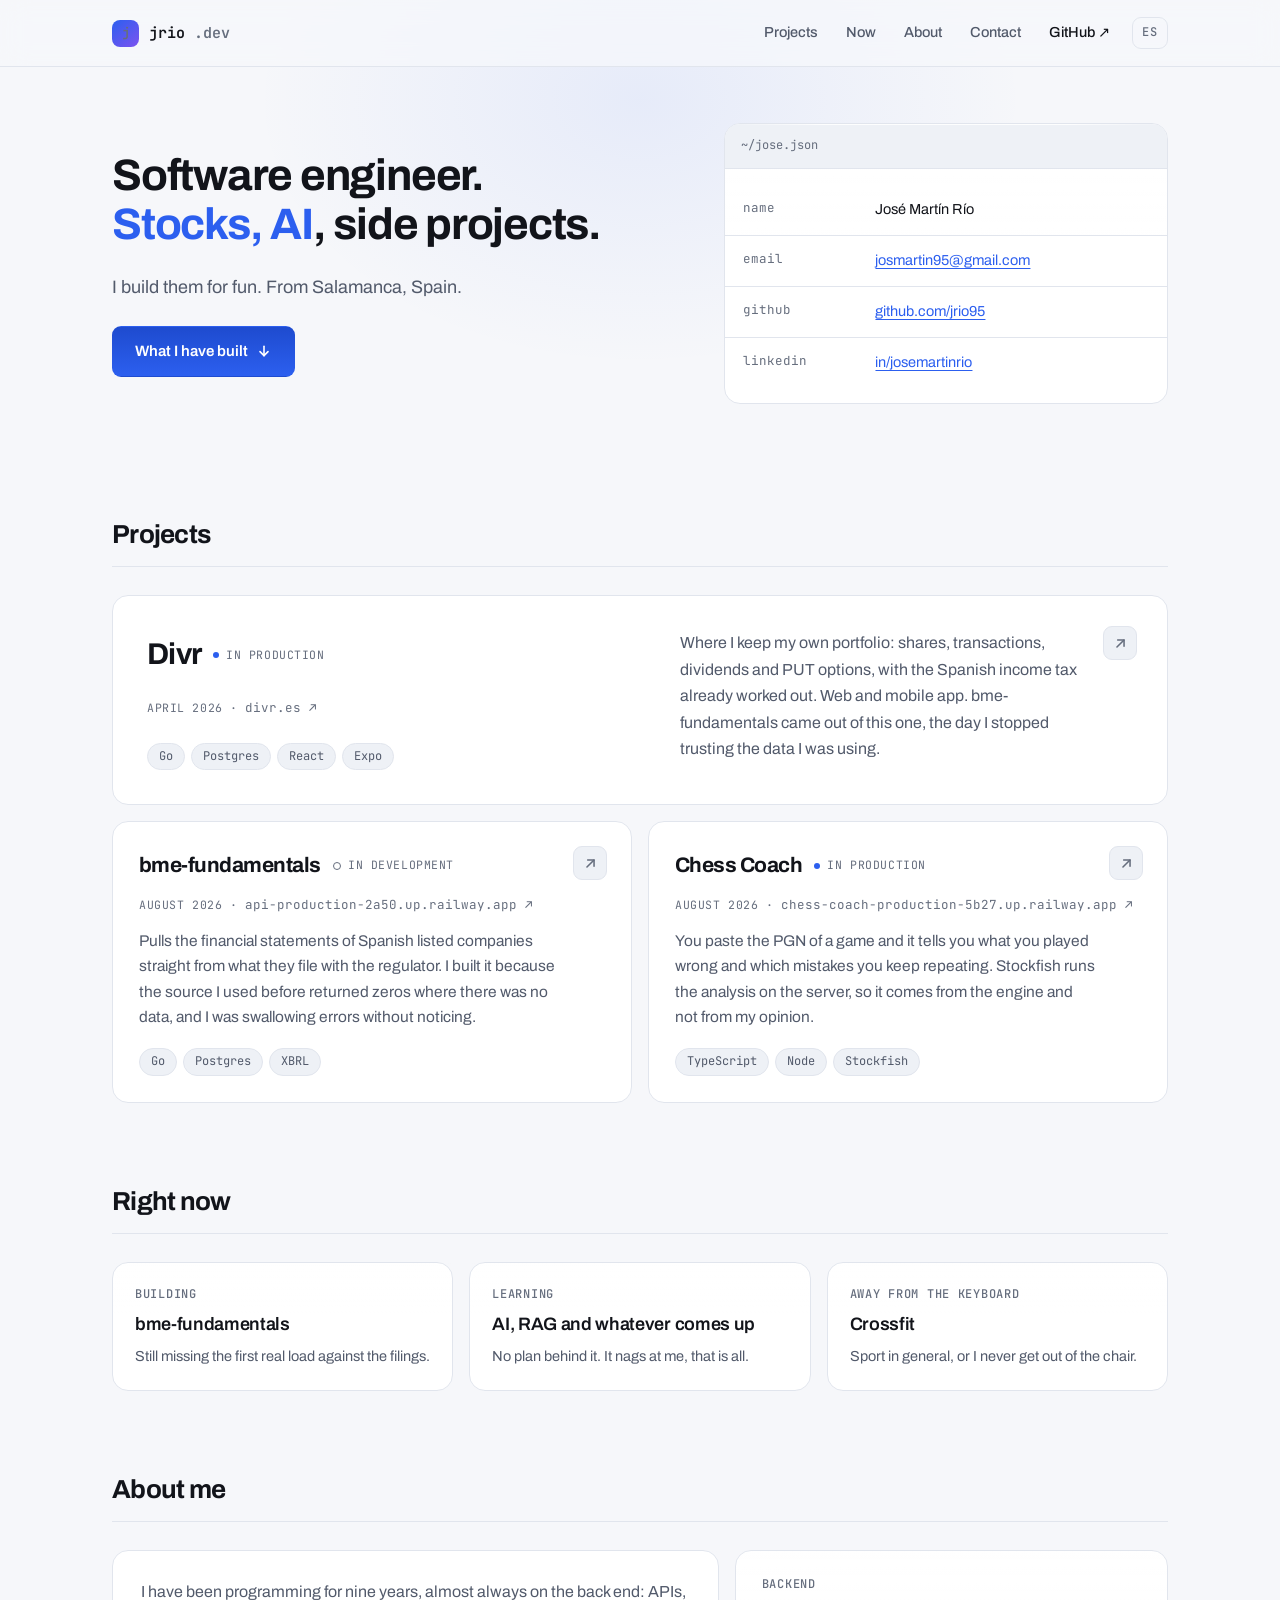
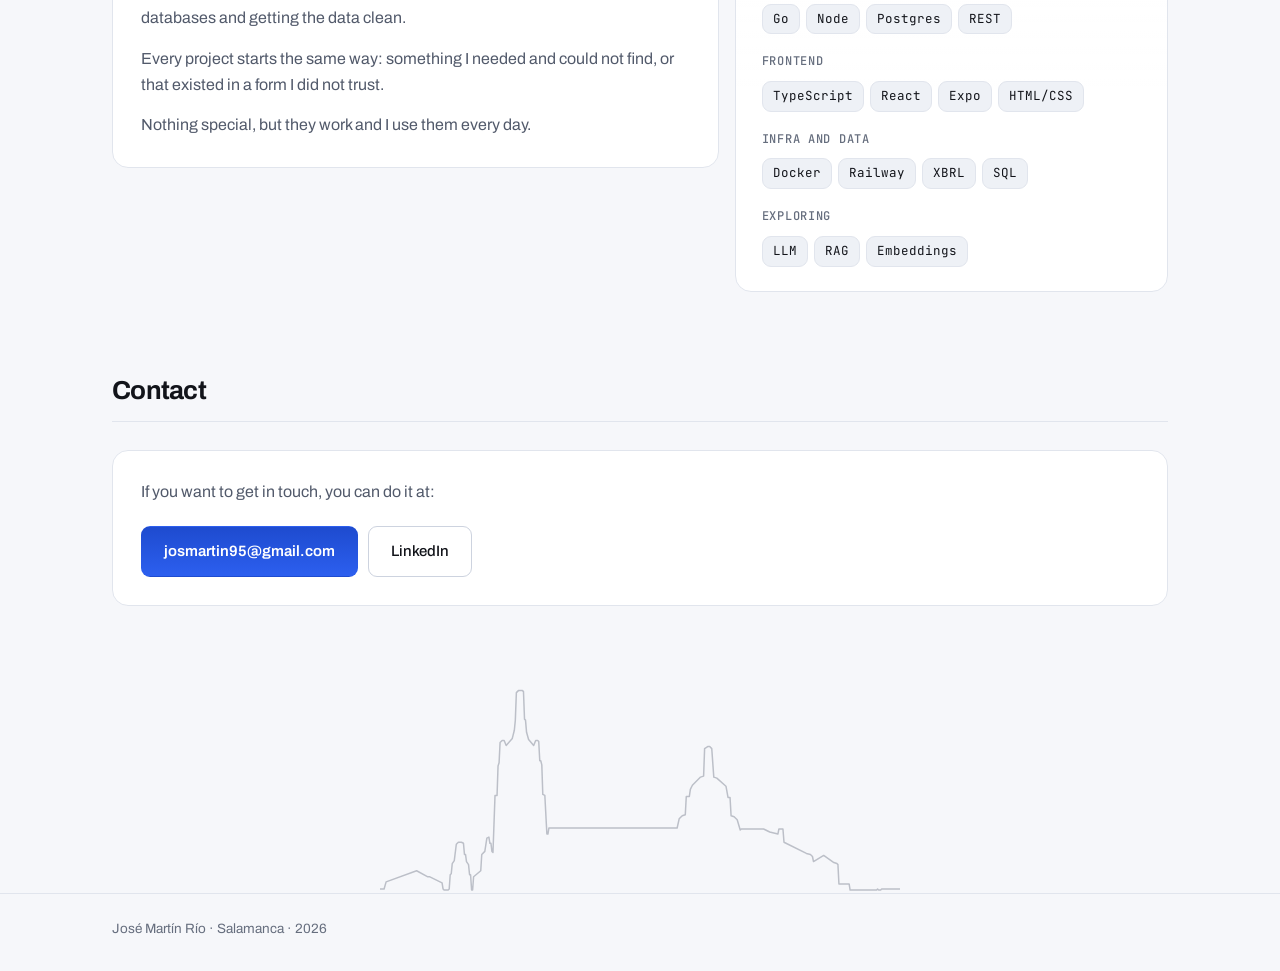
==== en/index.html @ f46403cb "Revertir el rediseño a "Salamanca a las tres" José prefiere la versión anterior. Vuelve entera: el f" ====
<!doctype html>
<html lang="en">
<head>
<meta charset="utf-8">
<meta name="viewport" content="width=device-width, initial-scale=1">
<title>José Martín · jrio.dev</title>
<meta name="description" content="José Martín Río, software engineer in Salamanca, Spain. Backend and data, with side projects about the stock market and artificial intelligence.">
<meta name="color-scheme" content="dark light">
<meta name="theme-color" content="#090a0e" media="(prefers-color-scheme: dark)">
<meta name="theme-color" content="#f6f7fa" media="(prefers-color-scheme: light)">
<link rel="icon" href="data:image/svg+xml,%3Csvg xmlns='http://www.w3.org/2000/svg' viewBox='0 0 32 32'%3E%3Crect width='32' height='32' rx='8' fill='%235b8cff'/%3E%3Ctext x='16' y='22' font-family='monospace' font-size='17' font-weight='700' fill='%23090a0e' text-anchor='middle'%3Ej%3C/text%3E%3C/svg%3E">
<link rel="canonical" href="https://jrio.dev/en/">
<link rel="alternate" hreflang="es" href="https://jrio.dev/">
<link rel="alternate" hreflang="en" href="https://jrio.dev/en/">
<link rel="alternate" hreflang="x-default" href="https://jrio.dev/">
<link rel="preconnect" href="https://fonts.googleapis.com">
<link rel="preconnect" href="https://fonts.gstatic.com" crossorigin>
<link rel="stylesheet" href="https://fonts.googleapis.com/css2?family=Archivo:wght@400..700&family=JetBrains+Mono:wght@400;500&display=swap">
<link rel="stylesheet" href="/assets/style.css">
</head>
<body>

<a class="saltar" href="#contenido">Skip to content</a>
<div class="halo" aria-hidden="true"></div>

<header class="barra">
  <div class="ancho barra__fila">
    <a class="marca" href="/en/"><span class="marca__ficha" aria-hidden="true">j</span>jrio<span>.dev</span></a>
    <nav class="menu" aria-label="Sections">
      <a href="#proyectos">Projects</a>
      <a class="menu--oculto" href="#ahora">Now</a>
      <a class="menu--oculto" href="#sobre">About</a>
      <a class="menu--movil" href="#contacto">Contact</a>
      <a class="menu--fuera" href="https://github.com/jrio95" rel="me">GitHub ↗</a>
      <a class="idioma" href="/" hreflang="es" lang="es" aria-label="Leer esta página en español">ES</a>
    </nav>
  </div>
</header>

<main id="contenido">

  <section class="portada">
    <div class="ancho portada__reja">
      <div class="portada__texto">
        <h1 class="titular aparece">Software engineer. <em>Stocks, AI</em>, side projects.</h1>

        <p class="entradilla aparece">I build them for fun. From Salamanca, Spain.</p>

        <div class="acciones aparece">
          <a class="boton boton--lleno" href="#proyectos">
            What I have built
            <svg width="16" height="16" viewBox="0 0 24 24" fill="none" stroke="currentColor" stroke-width="2.4" stroke-linecap="round" stroke-linejoin="round" aria-hidden="true"><path d="M12 5v14"></path><path d="m6 13 6 6 6-6"></path></svg>
          </a>
        </div>
      </div>

      <div class="ficha relieve aparece">
        <div class="ficha__barra">
          <span class="ficha__ruta">~/jose.json</span>
        </div>
        <dl class="ficha__cuerpo">
          <div class="ficha__fila">
            <dt class="ficha__clave">name</dt>
            <dd class="ficha__valor">José Martín Río</dd>
          </div>
          <div class="ficha__fila">
            <dt class="ficha__clave">email</dt>
            <dd class="ficha__valor"><a href="mailto:josmartin95@gmail.com">josmartin95@gmail.com</a></dd>
          </div>
          <div class="ficha__fila">
            <dt class="ficha__clave">github</dt>
            <dd class="ficha__valor"><a href="https://github.com/jrio95" rel="me">github.com/jrio95</a></dd>
          </div>
          <div class="ficha__fila">
            <dt class="ficha__clave">linkedin</dt>
            <dd class="ficha__valor"><a href="https://www.linkedin.com/in/josemartinrio" rel="me">in/josemartinrio</a></dd>
          </div>
        </dl>
      </div>
    </div>
  </section>

  <section class="seccion" id="proyectos">
    <div class="ancho">
      <div class="seccion__cabeza entra">
        <h2>Projects</h2>
      </div>

      <div class="lista">
        <a class="entrada entrada--destacada relieve entra" href="https://divr.es">
          <span class="entrada__cabeza">
            <span class="entrada__titulo">Divr</span>
            <span class="marca-estado">In production</span>
          </span>
          <span class="entrada__flecha" aria-hidden="true"><svg width="17" height="17" viewBox="0 0 24 24" fill="none" stroke="currentColor" stroke-width="2.2" stroke-linecap="round" stroke-linejoin="round"><path d="M7 17 17 7"></path><path d="M8 7h9v9"></path></svg></span>
          <span class="entrada__url"><span class="entrada__fecha">April 2026</span>divr.es ↗</span>
          <span class="entrada__texto">Where I keep my own portfolio: shares, transactions, dividends and PUT options, with the Spanish income tax already worked out. Web and mobile app. bme-fundamentals came out of this one, the day I stopped trusting the data I was using.</span>
          <span class="entrada__stack"><span>Go</span><span>Postgres</span><span>React</span><span>Expo</span></span>
        </a>

        <a class="entrada relieve entra" href="https://api-production-2a50.up.railway.app">
          <span class="entrada__cabeza">
            <span class="entrada__titulo">bme-fundamentals</span>
            <span class="marca-estado marca-estado--obra">In development</span>
          </span>
          <span class="entrada__flecha" aria-hidden="true"><svg width="17" height="17" viewBox="0 0 24 24" fill="none" stroke="currentColor" stroke-width="2.2" stroke-linecap="round" stroke-linejoin="round"><path d="M7 17 17 7"></path><path d="M8 7h9v9"></path></svg></span>
          <span class="entrada__url"><span class="entrada__fecha">August 2026</span>api-production-2a50.up.railway.app ↗</span>
          <span class="entrada__texto">Pulls the financial statements of Spanish listed companies straight from what they file with the regulator. I built it because the source I used before returned zeros where there was no data, and I was swallowing errors without noticing.</span>
          <span class="entrada__stack"><span>Go</span><span>Postgres</span><span>XBRL</span></span>
        </a>

        <a class="entrada relieve entra" href="https://chess-coach-production-5b27.up.railway.app">
          <span class="entrada__cabeza">
            <span class="entrada__titulo">Chess Coach</span>
            <span class="marca-estado">In production</span>
          </span>
          <span class="entrada__flecha" aria-hidden="true"><svg width="17" height="17" viewBox="0 0 24 24" fill="none" stroke="currentColor" stroke-width="2.2" stroke-linecap="round" stroke-linejoin="round"><path d="M7 17 17 7"></path><path d="M8 7h9v9"></path></svg></span>
          <span class="entrada__url"><span class="entrada__fecha">August 2026</span>chess-coach-production-5b27.up.railway.app ↗</span>
          <span class="entrada__texto">You paste the PGN of a game and it tells you what you played wrong and which mistakes you keep repeating. Stockfish runs the analysis on the server, so it comes from the engine and not from my opinion.</span>
          <span class="entrada__stack"><span>TypeScript</span><span>Node</span><span>Stockfish</span></span>
        </a>
      </div>
    </div>
  </section>

  <section class="seccion" id="ahora">
    <div class="ancho">
      <div class="seccion__cabeza entra">
        <h2>Right now</h2>
      </div>
      <div class="rejilla">
        <article class="tarjeta relieve entra">
          <p class="dato">Building</p>
          <p class="tarjeta__valor">bme-fundamentals</p>
          <p class="tarjeta__pie">Still missing the first real load against the filings.</p>
        </article>
        <article class="tarjeta relieve entra">
          <p class="dato">Learning</p>
          <p class="tarjeta__valor">AI, RAG and whatever comes up</p>
          <p class="tarjeta__pie">No plan behind it. It nags at me, that is all.</p>
        </article>
        <article class="tarjeta relieve entra">
          <p class="dato">Away from the keyboard</p>
          <p class="tarjeta__valor">Crossfit</p>
          <p class="tarjeta__pie">Sport in general, or I never get out of the chair.</p>
        </article>
      </div>
    </div>
  </section>

  <section class="seccion" id="sobre">
    <div class="ancho">
      <div class="seccion__cabeza entra">
        <h2>About me</h2>
      </div>
      <div class="sobre">
        <div class="prosa relieve entra">
          <p>I have been programming for nine years, almost always on the back end: APIs, databases and getting the data clean.</p>
          <p>Every project starts the same way: something I needed and could not find, or that existed in a form I did not trust.</p>
          <p>Nothing special, but they work and I use them every day.</p>
        </div>
        <aside class="herramientas relieve entra">
          <div class="herramientas__grupo">
            <p class="dato">Backend</p>
            <div class="herramientas__lista"><span>Go</span><span>Node</span><span>Postgres</span><span>REST</span></div>
          </div>
          <div class="herramientas__grupo">
            <p class="dato">Frontend</p>
            <div class="herramientas__lista"><span>TypeScript</span><span>React</span><span>Expo</span><span>HTML/CSS</span></div>
          </div>
          <div class="herramientas__grupo">
            <p class="dato">Infra and data</p>
            <div class="herramientas__lista"><span>Docker</span><span>Railway</span><span>XBRL</span><span>SQL</span></div>
          </div>
          <div class="herramientas__grupo">
            <p class="dato">Exploring</p>
            <div class="herramientas__lista"><span>LLM</span><span>RAG</span><span>Embeddings</span></div>
          </div>
        </aside>
      </div>
    </div>
  </section>

  <section class="seccion" id="contacto">
    <div class="ancho">
      <div class="seccion__cabeza entra">
        <h2>Contact</h2>
      </div>
      <div class="contacto relieve entra">
        <p class="contacto__texto">If you want to get in touch, you can do it at:</p>
        <div class="acciones">
          <a class="boton boton--lleno" href="mailto:josmartin95@gmail.com">josmartin95@gmail.com</a>
          <a class="boton" href="https://www.linkedin.com/in/josemartinrio" rel="me">LinkedIn</a>
        </div>
      </div>
    </div>
  </section>

</main>

<div class="ancho horizonte" aria-hidden="true">
  <svg viewBox="0 0 1200 475" focusable="false">
    <path d="M0.0,463.9 L9.4,463.9 L14.1,447.5 L84.5,421.7 L110.4,435.7 L115.1,435.7 L143.2,449.8 L145.6,463.9 L147.9,466.3 L157.3,466.3 L159.7,463.9 L162.0,431.0 L164.4,428.7 L166.7,405.2 L171.4,398.2 L176.1,360.6 L180.8,355.9 L187.9,355.9 L192.6,358.3 L194.9,384.1 L197.3,384.1 L199.6,400.5 L204.3,407.6 L206.7,431.0 L209.0,431.0 L211.4,466.3 L213.7,466.3 L216.0,435.7 L232.5,421.7 L234.8,384.1 L241.9,377.0 L246.6,346.5 L251.3,344.2 L253.6,358.3 L256.0,358.3 L258.3,377.0 L260.7,379.4 L265.4,247.9 L270.1,247.9 L272.4,179.8 L274.8,172.7 L277.1,125.8 L281.8,121.1 L286.5,121.1 L291.2,132.8 L305.3,116.4 L310.0,97.6 L312.3,74.1 L314.7,10.7 L319.4,6.0 L328.8,6.0 L331.1,8.3 L333.5,71.8 L335.8,74.1 L338.2,102.3 L342.9,118.7 L354.6,132.8 L359.3,121.1 L364.0,121.1 L366.3,123.4 L368.7,168.0 L371.0,168.0 L373.4,177.4 L375.7,245.5 L380.4,247.9 L385.1,337.1 L387.5,337.1 L389.8,323.0 L685.7,323.0 L690.4,301.9 L697.5,294.8 L704.5,292.5 L706.8,250.2 L713.9,250.2 L716.2,233.8 L720.9,224.4 L739.7,205.6 L746.8,203.3 L749.1,139.9 L756.2,135.2 L760.9,135.2 L765.6,139.9 L770.3,205.6 L777.3,208.0 L798.4,226.7 L803.1,252.6 L807.8,252.6 L810.2,294.8 L817.2,297.2 L824.3,304.2 L831.3,327.7 L833.7,325.4 L885.3,325.4 L899.4,332.4 L918.2,337.1 L920.5,325.4 L929.9,325.4 L932.3,355.9 L984.0,381.7 L993.3,384.1 L998.0,388.8 L1000.4,400.5 L1023.9,386.4 L1047.4,402.9 L1054.4,405.2 L1056.8,407.6 L1059.1,452.2 L1082.6,452.2 L1084.9,466.3 L1146.0,466.3 L1148.3,463.9 L1150.7,466.3 L1155.4,466.3 L1157.7,463.9 L1200.0,463.9"></path>
  </svg>
</div>

<footer class="pie">
  <div class="ancho pie__fila">
    <p class="pie__firma">José Martín Río · Salamanca · 2026</p>
  </div>
</footer>

</body>
</html>
---- assets/style.css ----
/* jrio.dev
 *
 * Una hoja, sin compilar, sin dependencias y sin JavaScript.
 *
 * Rumbo: oscuro y de herramienta, con relieve. Fondo casi negro, superficies
 * que suben por capas (cada tarjeta lleva su propia luz arriba), un azul de
 * interfaz y monoespaciada para todo lo que sea dato. La página tiene que
 * leerse como el panel de un producto, no como un póster.
 *
 * Contra el aspecto plano: sombras y filos de luz de verdad, un halo suave
 * detrás de la portada, tarjetas de tamaños distintos y las secciones que
 * entran al pasar por delante (`animation-timeline: view()`, sin JavaScript).
 * Con `prefers-reduced-motion` no se mueve nada. */

:root {
  color-scheme: dark light;

  /* Superficies, de más al fondo a más arriba. */
  --papel: #090a0e;
  --lienzo: #101219;
  --hueco: #1a1e29;
  --borde: #242936;
  --borde-fuerte: #333a4b;
  /* El filo de luz del borde superior de cada tarjeta. Es lo que separa una
   * superficie de la de detrás sin necesidad de subir el brillo del relleno. */
  --filo: rgba(255, 255, 255, 0.07);

  /* Texto */
  --tinta: #eef1f7;
  --tinta-media: #a4adbf;
  --tinta-suave: #7d8698;

  /* Acento: un azul de interfaz. El violeta sólo existe para los degradados,
   * nunca para pintar un elemento entero. */
  --azul: #5b8cff;
  --azul-hover: #7ba3ff;
  --azul-borde: #2f4a8f;
  --azul-halo: rgba(91, 140, 255, 0.22);
  --violeta: #a78bfa;
  --sobre-azul: #07080c;

  --ancho: 1120px;
  --radio: 16px;
  --radio-chico: 9px;
  --radio-pastilla: 999px;

  --sombra: 0 1px 2px rgba(0, 0, 0, 0.5), 0 8px 24px rgba(0, 0, 0, 0.32);
  --sombra-alta: 0 2px 6px rgba(0, 0, 0, 0.5), 0 20px 48px rgba(0, 0, 0, 0.5);

  --letra: "Archivo", system-ui, -apple-system, "Segoe UI", Roboto, sans-serif;
  --mono: "JetBrains Mono", ui-monospace, SFMono-Regular, Consolas, monospace;
}

/* El tema claro es el mismo diseño con los tokens cambiados. Lo decide el
 * sistema operativo: un interruptor obligaría a meter JavaScript para
 * recordar la elección. */
@media (prefers-color-scheme: light) {
  :root {
    --papel: #f6f7fa;
    --lienzo: #ffffff;
    --hueco: #eef1f6;
    --borde: #e1e5ed;
    --borde-fuerte: #cdd3df;
    --filo: rgba(255, 255, 255, 0.9);

    --tinta: #12141a;
    --tinta-media: #525a6b;
    --tinta-suave: #666e7e;

    --azul: #2c5fef;
    --azul-hover: #1e4bcf;
    --azul-borde: #b9ccff;
    --azul-halo: rgba(44, 95, 239, 0.14);
    --violeta: #7c53f0;
    --sobre-azul: #ffffff;

    --sombra: 0 1px 2px rgba(18, 20, 26, 0.05), 0 6px 20px rgba(18, 20, 26, 0.05);
    --sombra-alta: 0 2px 4px rgba(18, 20, 26, 0.06), 0 18px 40px rgba(18, 20, 26, 0.12);
  }
}

* { box-sizing: border-box; }

html {
  /* `clip` y no `hidden`: recorta sin crear un contenedor de desplazamiento,
   * así el `scroll-behavior: smooth` de los anclas sigue funcionando. */
  overflow-x: clip;
  -webkit-text-size-adjust: 100%;
  scroll-behavior: smooth;
  /* La barra pegajosa taparía el título de la sección al saltar a un ancla. */
  scroll-padding-top: 88px;
}

body {
  margin: 0;
  background: var(--papel);
  color: var(--tinta);
  font-family: var(--letra);
  font-size: 16px;
  line-height: 1.65;
  -webkit-font-smoothing: antialiased;
  text-rendering: optimizeLegibility;
  overflow-x: hidden;
}

a { color: inherit; text-decoration: none; }
img, svg { max-width: 100%; }

h1, h2, h3 {
  margin: 0;
  font-weight: 700;
  letter-spacing: -0.02em;
  line-height: 1.15;
}

:focus-visible {
  outline: 2px solid var(--azul);
  outline-offset: 3px;
  border-radius: 4px;
}

.ancho {
  width: 100%;
  max-width: var(--ancho);
  margin: 0 auto;
  padding-inline: 32px;
}

.saltar { position: absolute; left: -9999px; }
.saltar:focus {
  left: 16px; top: 16px; z-index: 60;
  padding: 10px 14px;
  background: var(--lienzo);
  border: 1px solid var(--borde-fuerte);
  border-radius: var(--radio-chico);
}

/* ---------- Halo ----------
 *
 * Una sola mancha de luz azul detrás de la portada, no en toda la página.
 * Da profundidad al fondo sin convertirse en un dibujo. */
.halo {
  position: absolute;
  top: -280px;
  left: 50%;
  width: min(1100px, 100%);
  height: 760px;
  transform: translateX(-50%);
  background: radial-gradient(50% 50% at 50% 50%, var(--azul-halo), transparent 70%);
  opacity: 0.55;
  pointer-events: none;
  z-index: 0;
}

/* ---------- Piezas que se repiten ---------- */

/* Todo lo que es dato y no prosa va en monoespaciada: fechas, etiquetas de
 * campo, lenguajes. Es lo que le da a la página el aire de herramienta. */
.dato {
  font-family: var(--mono);
  font-size: 12px;
  font-weight: 500;
  letter-spacing: 0.06em;
  text-transform: uppercase;
  color: var(--tinta-suave);
  margin: 0;
}

/* Superficie elevada: relleno en degradado y un filo de luz arriba. Es la
 * regla que quita el aspecto plano en toda la página. */
.relieve {
  position: relative;
  background:
    linear-gradient(180deg, rgba(255, 255, 255, 0.035), rgba(255, 255, 255, 0) 42%),
    var(--lienzo);
  border: 1px solid var(--borde);
  border-radius: var(--radio);
}
.relieve::before {
  content: "";
  position: absolute;
  inset: 0 0 auto;
  height: 1px;
  border-radius: var(--radio) var(--radio) 0 0;
  background: linear-gradient(90deg, transparent, var(--filo) 22%, var(--filo) 78%, transparent);
  pointer-events: none;
}

.boton {
  position: relative;
  display: inline-flex;
  align-items: center;
  justify-content: center;
  gap: 8px;
  min-height: 46px;
  padding: 12px 22px;
  border: 1px solid var(--borde-fuerte);
  border-radius: var(--radio-chico);
  background: linear-gradient(180deg, rgba(255, 255, 255, 0.05), rgba(255, 255, 255, 0)) var(--lienzo);
  color: var(--tinta);
  font-size: 15px;
  font-weight: 500;
  font-family: inherit;
  transition: transform 0.18s ease, border-color 0.18s ease, box-shadow 0.18s ease, background 0.18s ease;
}
.boton:hover {
  transform: translateY(-2px);
  border-color: var(--borde-fuerte);
  box-shadow: var(--sombra);
}

.boton--lleno {
  background: linear-gradient(180deg, var(--azul-hover), var(--azul));
  border-color: transparent;
  color: var(--sobre-azul);
  font-weight: 600;
}
.boton--lleno:hover {
  box-shadow: 0 10px 28px rgba(91, 140, 255, 0.34);
  color: var(--sobre-azul);
}

.boton svg { transition: transform 0.18s ease; }
.boton:hover svg { transform: translateY(2px); }

/* ---------- Barra ---------- */

.barra {
  position: sticky;
  top: 0;
  z-index: 50;
  background: color-mix(in srgb, var(--papel) 76%, transparent);
  backdrop-filter: saturate(160%) blur(14px);
  -webkit-backdrop-filter: saturate(160%) blur(14px);
  border-bottom: 1px solid var(--borde);
}

.barra__fila {
  display: flex;
  align-items: center;
  justify-content: space-between;
  gap: 24px;
  height: 66px;
}

.marca {
  display: inline-flex;
  align-items: center;
  gap: 10px;
  font-family: var(--mono);
  font-size: 15px;
  font-weight: 600;
  letter-spacing: -0.01em;
}
/* El cuadrado con la inicial hace de logotipo sin necesitar un archivo. */
.marca__ficha {
  display: grid;
  place-items: center;
  width: 27px; height: 27px;
  border-radius: 8px;
  background: linear-gradient(140deg, var(--azul), var(--violeta));
  color: #fff;
  font-size: 13px;
  font-weight: 700;
  flex: none;
}
.marca span { color: var(--tinta-suave); }

.menu { display: flex; align-items: center; gap: 4px; }
.menu a {
  font-size: 14.5px;
  font-weight: 500;
  color: var(--tinta-media);
  padding: 7px 12px;
  border-radius: var(--radio-chico);
  transition: background 0.16s ease, color 0.16s ease;
}
.menu a:hover { background: var(--hueco); color: var(--tinta); }
.menu .menu--fuera { color: var(--tinta); }

.menu .idioma {
  font-family: var(--mono);
  font-size: 12px;
  letter-spacing: 0.08em;
  color: var(--tinta-suave);
  border: 1px solid var(--borde);
  padding: 5px 9px;
  margin-left: 6px;
}
.menu .idioma:hover { color: var(--azul); border-color: var(--azul-borde); background: none; }

/* ---------- Portada ---------- */

.portada {
  position: relative;
  z-index: 1;
  padding-top: 56px;
  padding-bottom: 32px;
}

.portada__reja {
  display: grid;
  grid-template-columns: minmax(0, 1.12fr) minmax(0, 0.88fr);
  gap: 48px;
  align-items: center;
}

.portada__texto { display: flex; flex-direction: column; align-items: flex-start; gap: 24px; }

.titular {
  font-size: clamp(32px, 3.6vw, 44px);
  line-height: 1.12;
  letter-spacing: -0.028em;
  max-width: 26ch;
  /* Sin esto la frase parte por donde cabe y deja "España." solo en su línea.
   * `balance` reparte el texto entre las líneas que salgan. */
  text-wrap: balance;
}
/* El color va sólo en el trozo que remata la frase. Pintar el titular entero
 * lo convierte en un cartel. */
.titular em {
  font-style: normal;
  color: var(--azul);
}

.entradilla {
  margin: 0;
  max-width: 52ch;
  color: var(--tinta-media);
  font-size: 18px;
  line-height: 1.6;
}

.acciones { display: flex; flex-wrap: wrap; gap: 10px; }

/* La ficha: los mismos datos que daría un `whoami`, en formato de tabla. Es
 * la pieza que hace que la portada informe en lugar de proclamar. */
.ficha { overflow: hidden; }

.ficha__barra {
  display: flex;
  align-items: center;
  gap: 8px;
  padding: 12px 16px;
  background: var(--hueco);
  border-bottom: 1px solid var(--borde);
}
.ficha__ruta { font-family: var(--mono); font-size: 12px; color: var(--tinta-suave); }

.ficha__cuerpo { display: grid; }

.ficha__fila {
  display: grid;
  grid-template-columns: 116px minmax(0, 1fr);
  gap: 16px;
  padding: 13px 18px;
  border-bottom: 1px solid var(--borde);
  font-size: 14.5px;
}
.ficha__fila:last-child { border-bottom: 0; }
.ficha__clave { font-family: var(--mono); font-size: 12.5px; color: var(--tinta-suave); }
.ficha__valor { margin: 0; color: var(--tinta); min-width: 0; }
.ficha__valor a { color: var(--azul); text-decoration: underline; text-underline-offset: 3px; text-decoration-thickness: 1px; }
.ficha__valor a:hover { color: var(--azul-hover); }

/* ---------- Secciones ---------- */

.seccion { position: relative; z-index: 1; padding-top: 84px; }

.seccion__cabeza {
  display: flex;
  align-items: baseline;
  justify-content: space-between;
  flex-wrap: wrap;
  gap: 8px 24px;
  padding-bottom: 16px;
  margin-bottom: 28px;
  border-bottom: 1px solid var(--borde);
}
.seccion__cabeza h2 {
  display: flex;
  align-items: baseline;
  gap: 14px;
  font-size: 26px;
  letter-spacing: -0.028em;
}
/* ---------- Proyectos ----------
 *
 * El primero ocupa la fila entera y los otros dos van a media anchura: la
 * jerarquía se ve antes de leer una palabra, y la retícula deja de ser una
 * pila de rectángulos idénticos. */

.lista {
  display: grid;
  grid-template-columns: repeat(2, minmax(0, 1fr));
  gap: 16px;
}

.entrada {
  position: relative;
  display: flex;
  flex-direction: column;
  gap: 12px;
  padding: 26px;
  overflow: hidden;
  transition: transform 0.22s ease, border-color 0.22s ease, box-shadow 0.22s ease;
}
.entrada:hover {
  transform: translateY(-4px);
  border-color: var(--azul-borde);
  box-shadow: var(--sombra-alta);
}
/* El resplandor que se enciende al pasar por encima. Va detrás del texto y
 * sube desde la esquina del enlace. */
.entrada::after {
  content: "";
  position: absolute;
  inset: -40% -20% auto auto;
  width: 320px;
  height: 320px;
  background: radial-gradient(circle, var(--azul-halo), transparent 68%);
  opacity: 0;
  transition: opacity 0.28s ease;
  pointer-events: none;
}
.entrada:hover::after { opacity: 1; }

.entrada > * { position: relative; }

.entrada--destacada {
  grid-column: 1 / -1;
  display: grid;
  grid-template-columns: minmax(0, 1fr) minmax(0, 0.92fr);
  gap: 18px 40px;
  align-items: start;
  padding: 34px;
}
.entrada--destacada .entrada__cabeza { grid-column: 1; padding-right: 0; }
.entrada--destacada .entrada__url { grid-column: 1; }
.entrada--destacada .entrada__texto { grid-column: 2; grid-row: 1 / span 3; font-size: 16px; }
.entrada--destacada .entrada__stack { grid-column: 1; align-self: end; }
.entrada--destacada .entrada__titulo { font-size: 30px; }

.entrada__cabeza {
  display: flex;
  align-items: center;
  flex-wrap: wrap;
  gap: 10px 12px;
  /* Hueco reservado para la flecha, que va posicionada sobre la esquina. */
  padding-right: 48px;
}
.entrada__titulo { font-size: 21px; font-weight: 700; letter-spacing: -0.024em; }

.entrada__flecha {
  position: absolute;
  top: 24px;
  right: 24px;
  display: inline-flex;
  align-items: center;
  justify-content: center;
  width: 34px; height: 34px;
  border-radius: var(--radio-chico);
  background: var(--hueco);
  border: 1px solid var(--borde);
  color: var(--tinta-suave);
  transition: background 0.2s ease, color 0.2s ease, transform 0.2s ease, border-color 0.2s ease;
}
.entrada:hover .entrada__flecha {
  background: var(--azul);
  border-color: var(--azul);
  color: var(--sobre-azul);
  transform: translate(2px, -2px);
}
.entrada--destacada .entrada__flecha { top: 30px; right: 30px; }

.entrada__texto {
  margin: 0;
  color: var(--tinta-media);
  font-size: 15.5px;
  max-width: 62ch;
  padding-right: 44px;
}
.entrada--destacada .entrada__texto { padding-right: 52px; }

/* La dirección a la que apunta la tarjeta, en monoespaciada. Dice a dónde
 * lleva el enlace antes de pincharlo y llena la columna del destacado. */
.entrada__url {
  font-family: var(--mono);
  font-size: 12.5px;
  color: var(--tinta-suave);
  transition: color 0.2s ease;
}
.entrada:hover .entrada__url { color: var(--azul); }
.entrada__fecha {
  color: var(--tinta-suave);
  text-transform: uppercase;
  letter-spacing: 0.05em;
  font-size: 11.5px;
}
.entrada__fecha::after { content: " · "; }

.entrada__stack {
  display: flex;
  flex-wrap: wrap;
  gap: 6px;
  margin-top: auto;
  padding-top: 6px;
}
.entrada__stack span {
  font-family: var(--mono);
  font-size: 12px;
  color: var(--tinta-media);
  background: var(--hueco);
  border: 1px solid var(--borde);
  border-radius: var(--radio-pastilla);
  padding: 3px 11px;
}

/* Estado del proyecto: dice si está vivo o en obra, que es el dato que
 * alguien busca antes de pinchar. Sin pastilla y sin verde: sólo un punto y
 * el texto, en el azul de la página. */
.marca-estado {
  display: inline-flex;
  align-items: center;
  gap: 7px;
  font-family: var(--mono);
  font-size: 11.5px;
  letter-spacing: 0.05em;
  text-transform: uppercase;
  color: var(--tinta-suave);
}
.marca-estado::before {
  content: "";
  width: 6px; height: 6px;
  border-radius: 50%;
  background: var(--azul);
}
.marca-estado--obra::before {
  background: transparent;
  border: 1.5px solid var(--tinta-suave);
}

/* ---------- Ahora ---------- */

.rejilla {
  display: grid;
  grid-template-columns: repeat(auto-fit, minmax(250px, 1fr));
  gap: 16px;
}

.tarjeta {
  padding: 22px;
  display: flex;
  flex-direction: column;
  gap: 8px;
  transition: transform 0.2s ease, border-color 0.2s ease, box-shadow 0.2s ease;
}
.tarjeta:hover { transform: translateY(-3px); border-color: var(--borde-fuerte); box-shadow: var(--sombra-alta); }

.tarjeta__valor { margin: 0; font-size: 18px; font-weight: 600; line-height: 1.4; letter-spacing: -0.018em; }
.tarjeta__pie { margin: 0; font-size: 14.5px; color: var(--tinta-media); line-height: 1.55; }

/* ---------- Sobre mí ---------- */

.sobre {
  display: grid;
  grid-template-columns: minmax(0, 1.4fr) minmax(0, 1fr);
  gap: 16px;
  align-items: start;
}

.prosa {
  padding: 28px;
  display: flex;
  flex-direction: column;
  gap: 14px;
}
.prosa p { margin: 0; color: var(--tinta-media); font-size: 16px; }
.prosa p strong { color: var(--tinta); font-weight: 600; }

.herramientas {
  padding: 24px 26px;
  display: flex;
  flex-direction: column;
  gap: 18px;
}
.herramientas__grupo { display: flex; flex-direction: column; gap: 9px; }
.herramientas__lista { display: flex; flex-wrap: wrap; gap: 6px; }
.herramientas__lista span {
  font-family: var(--mono);
  font-size: 12.5px;
  color: var(--tinta);
  background: var(--hueco);
  border: 1px solid var(--borde);
  border-radius: var(--radio-chico);
  padding: 4px 10px;
}

/* ---------- Contacto ----------
 *
 * Una tarjeta más, no una losa. El cierre de la página no tiene que gritar:
 * quien ha llegado hasta aquí ya ha visto los proyectos. */

.contacto {
  display: flex;
  flex-direction: column;
  align-items: flex-start;
  gap: 20px;
  padding: 28px;
}
.contacto__texto {
  margin: 0;
  max-width: 54ch;
  color: var(--tinta-media);
  font-size: 16px;
}

/* ---------- Horizonte y pie ----------
 *
 * El perfil de Salamanca remata el pie. Contenido y a media tinta: a todo lo
 * ancho medía más de 400 px de alto y se comía la página. */

.horizonte {
  margin-top: 82px;
  line-height: 0;
  opacity: 0.4;
}
.horizonte svg { display: block; width: 100%; max-width: 520px; height: auto; margin: 0 auto; }
.horizonte path {
  fill: none;
  stroke: var(--tinta-suave);
  stroke-width: 1.5;
  stroke-linejoin: round;
  stroke-linecap: round;
  vector-effect: non-scaling-stroke;
}

.pie { position: relative; z-index: 1; border-top: 1px solid var(--borde); }
.pie__fila {
  display: flex;
  align-items: center;
  justify-content: space-between;
  flex-wrap: wrap;
  gap: 10px 24px;
  padding-block: 24px 30px;
}
.pie__firma {
  margin: 0;
  font-size: 13.5px;
  color: var(--tinta-suave);
}

.pie__enlaces { display: flex; flex-wrap: wrap; gap: 16px; }
.pie__enlaces a {
  font-family: var(--mono);
  font-size: 12px;
  letter-spacing: 0.06em;
  text-transform: uppercase;
  color: var(--tinta-suave);
  transition: color 0.16s ease;
}
.pie__enlaces a:hover { color: var(--azul); }

/* ---------- Entrada en escena ---------- */

.aparece { animation: aparecer 0.6s cubic-bezier(0.16, 0.84, 0.24, 1) both; }
.portada__texto > :nth-child(1) { animation-delay: 0.02s; }
.portada__texto > :nth-child(2) { animation-delay: 0.09s; }
.portada__texto > :nth-child(3) { animation-delay: 0.16s; }
.portada__texto > :nth-child(4) { animation-delay: 0.23s; }
.portada__reja > .ficha { animation-delay: 0.18s; }

@keyframes aparecer {
  from { opacity: 0; transform: translateY(14px); }
  to   { opacity: 1; transform: none; }
}

/* Entrada al desplazar, sin JavaScript. Los navegadores que no soportan
 * `animation-timeline` no entran en el bloque y lo ven todo visible, que es
 * exactamente el resultado correcto. */
@supports (animation-timeline: view()) {
  .entra {
    animation: entrar linear both;
    animation-timeline: view();
    /* Se completa dentro de la propia entrada del elemento: así lo que ya
     * está en pantalla al cargar aparece hecho, y lo último de la página no
     * se queda a medio camino cuando ya no queda scroll. */
    animation-range: entry 5% entry 65%;
  }

  @keyframes entrar {
    from { opacity: 0; transform: translateY(26px); }
    to   { opacity: 1; transform: none; }
  }
}

/* ---------- Pantallas estrechas ---------- */

@media (max-width: 980px) {
  .entrada--destacada { grid-template-columns: 1fr; padding: 28px; }
  .entrada--destacada .entrada__texto { grid-column: 1; grid-row: auto; }
  .entrada--destacada .entrada__titulo { font-size: 26px; }
}

@media (max-width: 900px) {
  .ancho { padding-inline: 22px; }
  .portada { padding-top: 52px; }
  .portada__reja { grid-template-columns: 1fr; gap: 36px; }
  .titular { max-width: 24ch; }
  .seccion { padding-top: 60px; }
  .lista { grid-template-columns: 1fr; }
  .sobre { grid-template-columns: 1fr; }
  .horizonte { margin-top: 60px; }
  .halo { height: 560px; }
}

@media (max-width: 620px) {
  .ancho { padding-inline: 18px; }
  /* En el móvil la barra sólo lleva lo imprescindible: con cuatro enlaces el
   * menú salta a dos líneas y descuadra la cabecera entera. */
  .menu { gap: 0; }
  .menu a { padding: 7px 9px; font-size: 13.5px; }
  /* Con GitHub dentro, la barra se parte en dos líneas a esta anchura. El
   * enlace sigue en el pie, que es donde se va a buscar. */
  .menu .menu--oculto, .menu .menu--fuera { display: none; }
  .menu .menu--movil { display: inline-flex; }
  .entradilla { font-size: 16.5px; }
  /* A esta anchura dos botones en fila parten su etiqueta en dos líneas. */
  .acciones { width: 100%; }
  .acciones .boton { flex: 1 1 100%; }
  .entrada, .entrada--destacada { padding: 22px; }
  .entrada__texto, .entrada--destacada .entrada__texto { padding-right: 0; }
  .entrada__flecha { position: absolute; top: 20px; right: 20px; }
  .entrada--destacada .entrada__flecha { top: 20px; right: 20px; }
  .ficha__fila { grid-template-columns: 1fr; gap: 2px; }
}

/* ---------- Sin movimiento ---------- */

@media (prefers-reduced-motion: reduce) {
  html { scroll-behavior: auto; }
  .aparece { animation: none; opacity: 1; transform: none; }
  .entrada:hover, .boton:hover, .tarjeta:hover { transform: none; }
  @supports (animation-timeline: view()) {
    .entra { animation: none; opacity: 1; transform: none; }
  }
}
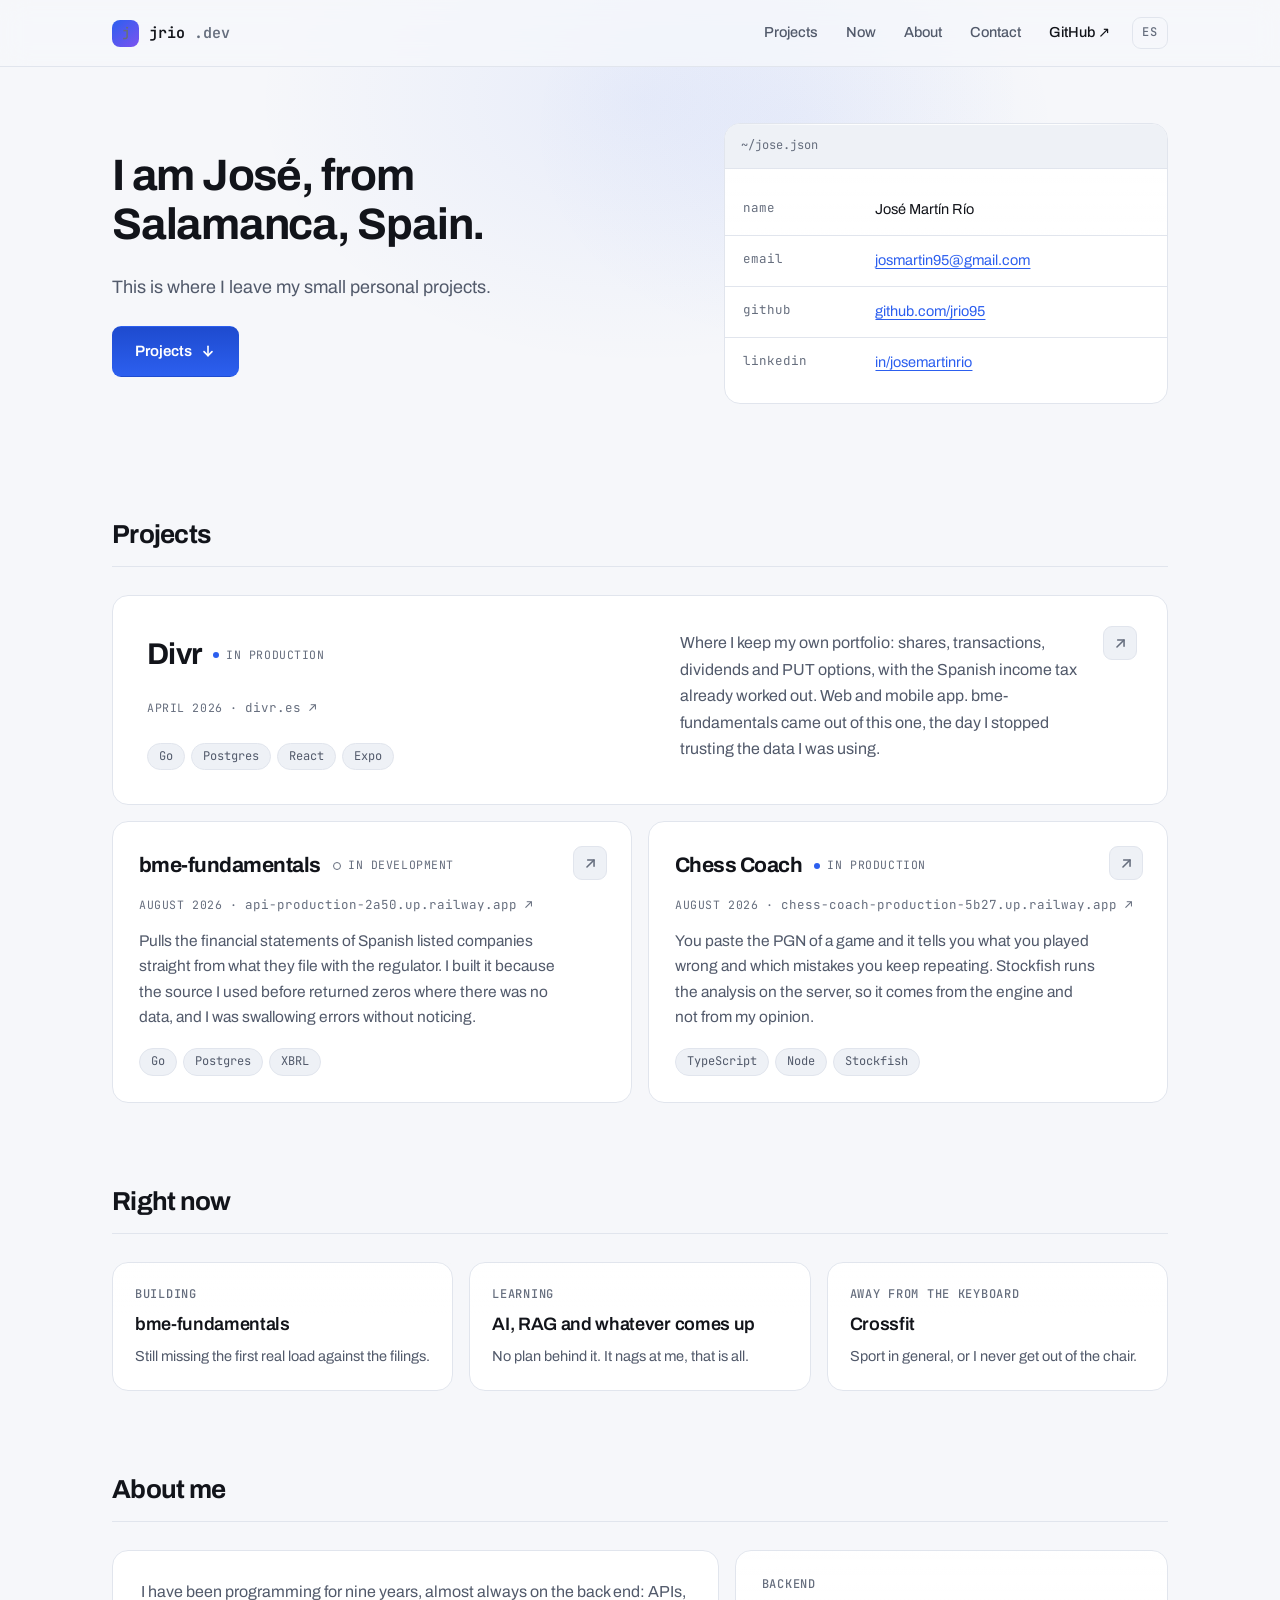
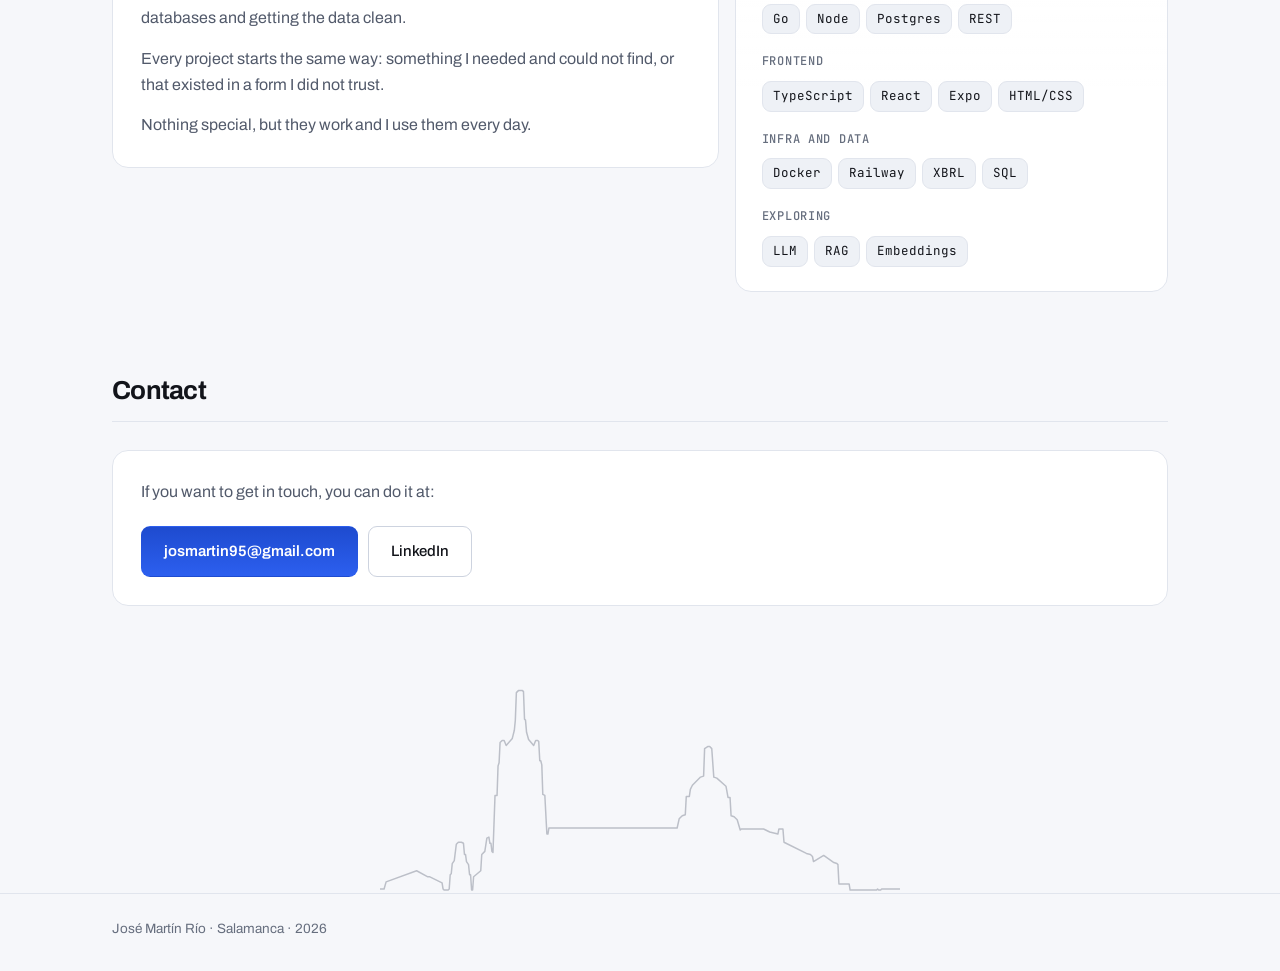
==== commit 6988849b: "Cambiar el titular y darle vida al fondo - El titular se presenta otra vez: "Soy José, desde Salaman" ====
--- a/en/index.html
+++ b/en/index.html
@@ -22,6 +22,7 @@
 
 <a class="saltar" href="#contenido">Skip to content</a>
 <div class="halo" aria-hidden="true"></div>
+<div class="halo halo--2" aria-hidden="true"></div>
 
 <header class="barra">
   <div class="ancho barra__fila">
@@ -42,13 +43,13 @@
   <section class="portada">
     <div class="ancho portada__reja">
       <div class="portada__texto">
-        <h1 class="titular aparece">Software engineer. <em>Stocks, AI</em>, side projects.</h1>
-
-        <p class="entradilla aparece">I build them for fun. From Salamanca, Spain.</p>
+        <h1 class="titular aparece">I am José, from Salamanca, Spain.</h1>
+
+        <p class="entradilla aparece">This is where I leave my small personal projects.</p>
 
         <div class="acciones aparece">
           <a class="boton boton--lleno" href="#proyectos">
-            What I have built
+            Projects
             <svg width="16" height="16" viewBox="0 0 24 24" fill="none" stroke="currentColor" stroke-width="2.4" stroke-linecap="round" stroke-linejoin="round" aria-hidden="true"><path d="M12 5v14"></path><path d="m6 13 6 6 6-6"></path></svg>
           </a>
         </div>
--- a/assets/style.css
+++ b/assets/style.css
@@ -147,9 +147,31 @@
   height: 760px;
   transform: translateX(-50%);
   background: radial-gradient(50% 50% at 50% 50%, var(--azul-halo), transparent 70%);
-  opacity: 0.55;
+  opacity: 0.5;
   pointer-events: none;
   z-index: 0;
+  animation: respirar 40s ease-in-out infinite;
+}
+
+/* El segundo reflejo va desfasado y más despacio. Al no ser 61 múltiplo de 40,
+ * los dos no vuelven a coincidir, y por eso el fondo no parece un bucle. */
+.halo--2 {
+  top: -180px;
+  left: 62%;
+  width: min(760px, 90%);
+  height: 620px;
+  opacity: 0.32;
+  animation: derivar 61s ease-in-out infinite;
+}
+
+@keyframes respirar {
+  0%, 100% { opacity: 0.5;  transform: translateX(-50%) scale(1); }
+  50%      { opacity: 0.72; transform: translateX(-46%) scale(1.1); }
+}
+
+@keyframes derivar {
+  0%, 100% { opacity: 0.22; transform: translateX(-50%) translateY(0) scale(1); }
+  50%      { opacity: 0.4;  transform: translateX(-58%) translateY(40px) scale(1.14); }
 }
 
 /* ---------- Piezas que se repiten ---------- */
@@ -316,12 +338,7 @@
    * `balance` reparte el texto entre las líneas que salgan. */
   text-wrap: balance;
 }
-/* El color va sólo en el trozo que remata la frase. Pintar el titular entero
- * lo convierte en un cartel. */
-.titular em {
-  font-style: normal;
-  color: var(--azul);
-}
+.titular em { font-style: italic; }
 
 .entradilla {
   margin: 0;
@@ -739,7 +756,8 @@
 
 @media (prefers-reduced-motion: reduce) {
   html { scroll-behavior: auto; }
-  .aparece { animation: none; opacity: 1; transform: none; }
+  .aparece, .halo { animation: none; opacity: 1; }
+  .halo { transform: translateX(-50%); }
   .entrada:hover, .boton:hover, .tarjeta:hover { transform: none; }
   @supports (animation-timeline: view()) {
     .entra { animation: none; opacity: 1; transform: none; }
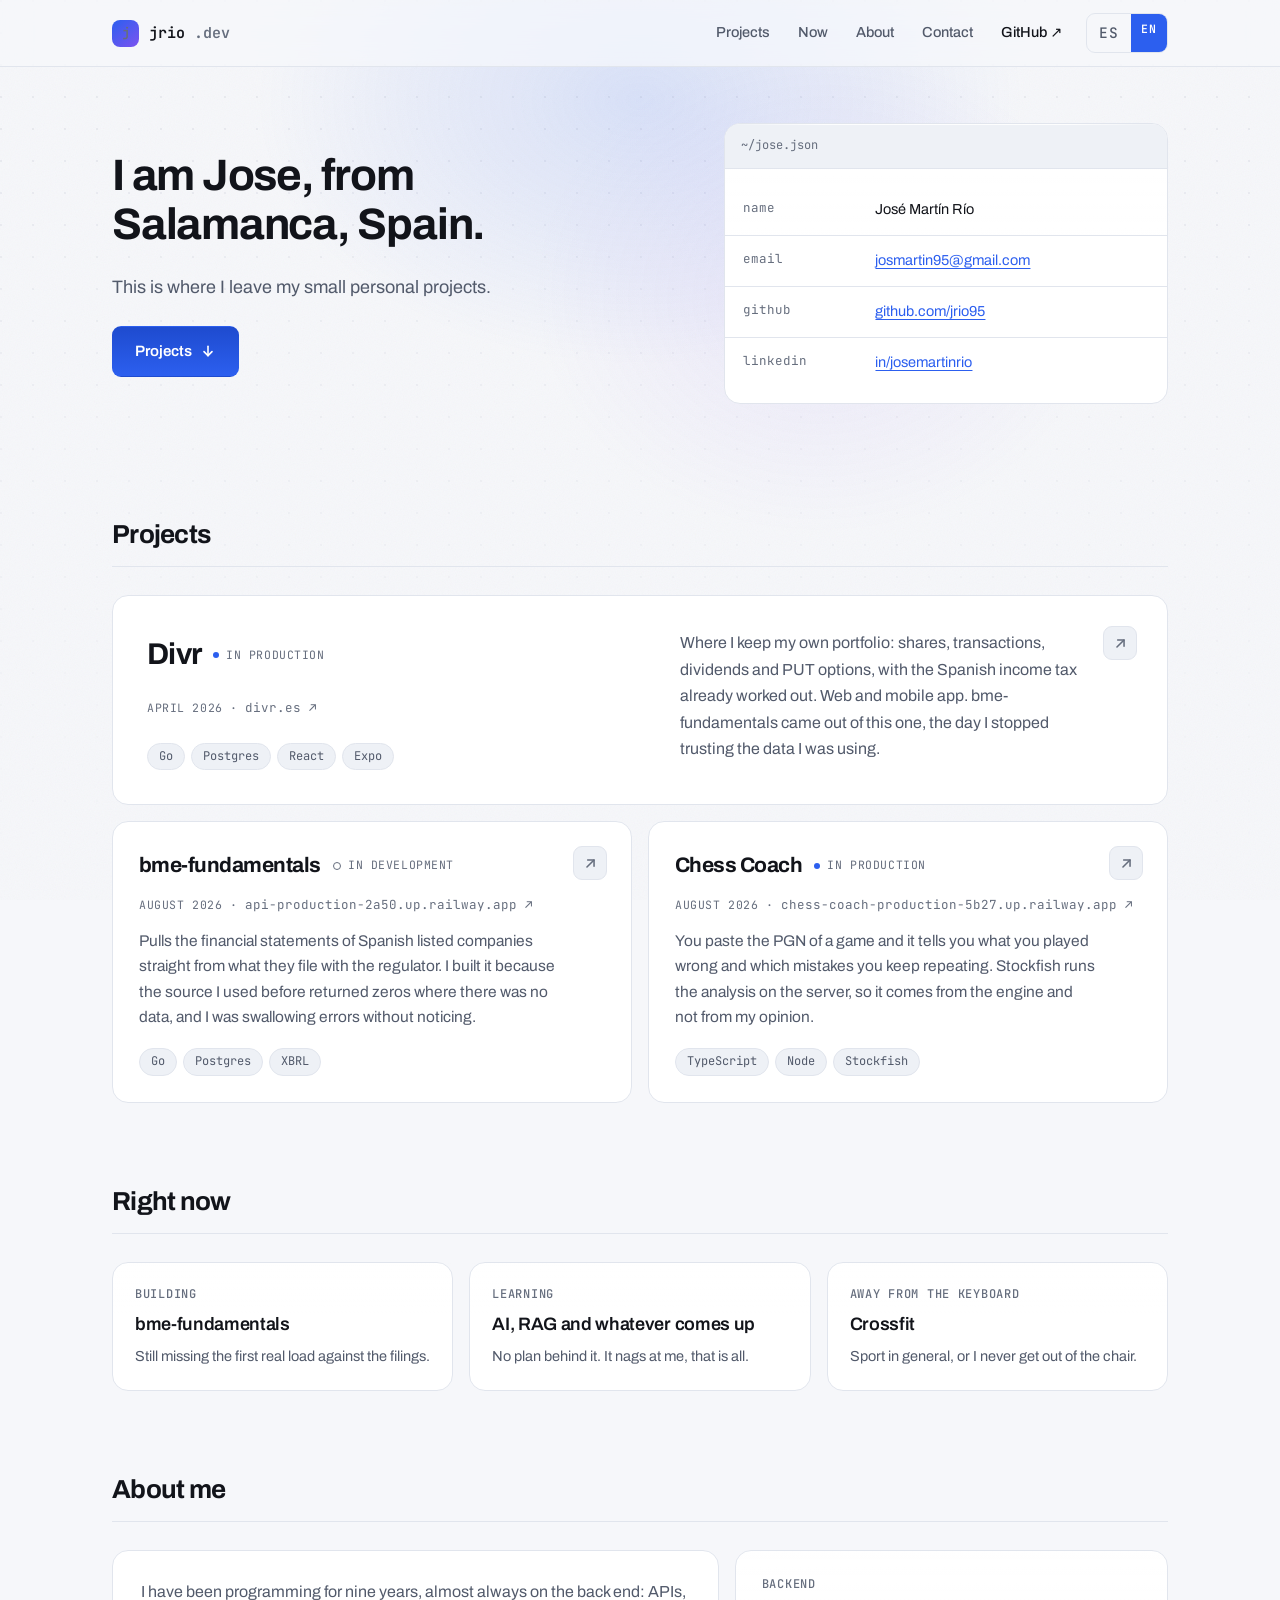
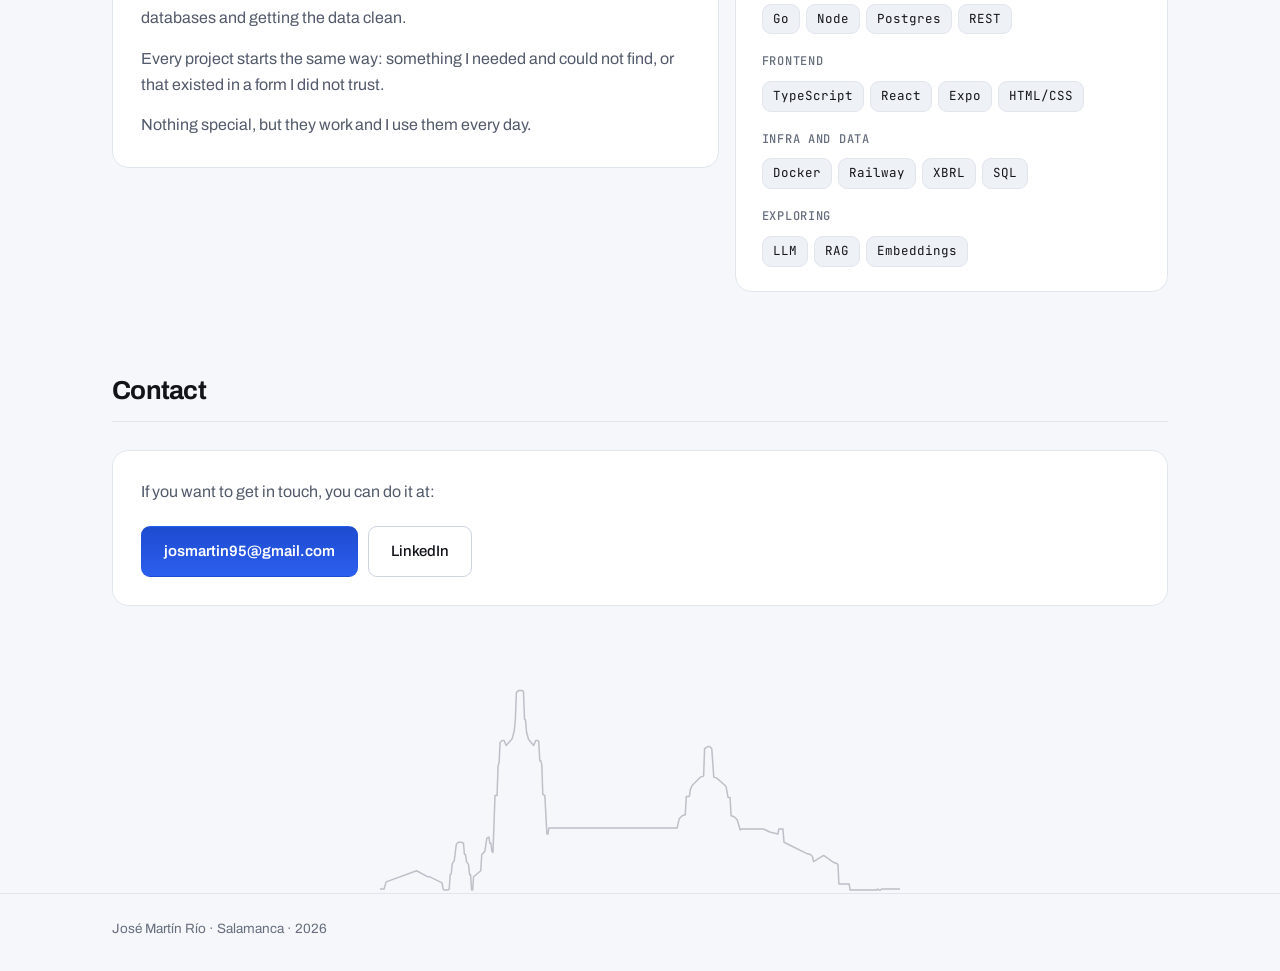
==== commit 6b643552: "Dar textura al fondo y poner un interruptor de idioma El fondo seguía plano y el motivo era de bulto" ====
--- a/en/index.html
+++ b/en/index.html
@@ -33,7 +33,10 @@
       <a class="menu--oculto" href="#sobre">About</a>
       <a class="menu--movil" href="#contacto">Contact</a>
       <a class="menu--fuera" href="https://github.com/jrio95" rel="me">GitHub ↗</a>
-      <a class="idioma" href="/" hreflang="es" lang="es" aria-label="Leer esta página en español">ES</a>
+      <span class="idiomas">
+        <a href="/" hreflang="es" lang="es">ES</a>
+        <span class="idiomas__on" aria-current="true">EN</span>
+      </span>
     </nav>
   </div>
 </header>
@@ -43,7 +46,7 @@
   <section class="portada">
     <div class="ancho portada__reja">
       <div class="portada__texto">
-        <h1 class="titular aparece">I am José, from Salamanca, Spain.</h1>
+        <h1 class="titular aparece">I am Jose, from Salamanca, Spain.</h1>
 
         <p class="entradilla aparece">This is where I leave my small personal projects.</p>
 
--- a/assets/style.css
+++ b/assets/style.css
@@ -35,7 +35,9 @@
   --azul: #5b8cff;
   --azul-hover: #7ba3ff;
   --azul-borde: #2f4a8f;
-  --azul-halo: rgba(91, 140, 255, 0.22);
+  --azul-halo: rgba(91, 140, 255, 0.28);
+  --violeta-halo: rgba(167, 139, 250, 0.20);
+  --punto: rgba(167, 178, 214, 0.08);
   --violeta: #a78bfa;
   --sobre-azul: #07080c;
 
@@ -70,7 +72,9 @@
     --azul: #2c5fef;
     --azul-hover: #1e4bcf;
     --azul-borde: #b9ccff;
-    --azul-halo: rgba(44, 95, 239, 0.14);
+    --azul-halo: rgba(44, 95, 239, 0.16);
+    --violeta-halo: rgba(124, 83, 240, 0.12);
+    --punto: rgba(40, 52, 90, 0.07);
     --violeta: #7c53f0;
     --sobre-azul: #ffffff;
 
@@ -135,10 +139,18 @@
   border-radius: var(--radio-chico);
 }
 
-/* ---------- Halo ----------
+/* ---------- Fondo ----------
  *
- * Una sola mancha de luz azul detrás de la portada, no en toda la página.
- * Da profundidad al fondo sin convertirse en un dibujo. */
+ * Tres capas, y cada una resuelve un problema distinto:
+ *
+ * 1. Las luces dan el brillo y el movimiento. Van a 40 y 61 segundos: al no
+ *    ser 61 múltiplo de 40, no vuelven a coincidir y el bucle no se ve.
+ * 2. El grano da la textura. Es lo que de verdad quita el aspecto plano,
+ *    porque un degradado liso no tiene nada que el ojo pueda agarrar.
+ * 3. La retícula da la escala. Sin una referencia de tamaño, una mancha
+ *    difusa no parece profundidad, parece una mancha.
+ *
+ * El grano y la retícula no se mueven. Lo único que se mueve son las luces. */
 .halo {
   position: absolute;
   top: -280px;
@@ -147,7 +159,7 @@
   height: 760px;
   transform: translateX(-50%);
   background: radial-gradient(50% 50% at 50% 50%, var(--azul-halo), transparent 70%);
-  opacity: 0.5;
+  opacity: 0.9;
   pointer-events: none;
   z-index: 0;
   animation: respirar 40s ease-in-out infinite;
@@ -156,22 +168,51 @@
 /* El segundo reflejo va desfasado y más despacio. Al no ser 61 múltiplo de 40,
  * los dos no vuelven a coincidir, y por eso el fondo no parece un bucle. */
 .halo--2 {
-  top: -180px;
-  left: 62%;
-  width: min(760px, 90%);
-  height: 620px;
-  opacity: 0.32;
+  top: -60px;
+  left: 64%;
+  width: min(820px, 92%);
+  height: 700px;
+  background: radial-gradient(50% 50% at 50% 50%, var(--violeta-halo), transparent 70%);
+  opacity: 0.75;
   animation: derivar 61s ease-in-out infinite;
 }
 
+/* Grano. Una textura fina y fija sobre todo el documento: es la capa que
+ * quita el aspecto plano, porque le da al ojo algo que agarrar donde antes
+ * sólo había un degradado liso. */
+body::before {
+  content: "";
+  position: fixed;
+  inset: 0;
+  z-index: 0;
+  pointer-events: none;
+  opacity: 0.045;
+  background-image: url("data:image/svg+xml,%3Csvg xmlns='http://www.w3.org/2000/svg' width='200' height='200'%3E%3Cfilter id='g'%3E%3CfeTurbulence type='fractalNoise' baseFrequency='0.85' numOctaves='3' stitchTiles='stitch'/%3E%3C/filter%3E%3Crect width='200' height='200' filter='url(%23g)'/%3E%3C/svg%3E");
+}
+
+/* Retícula de puntos, muy tenue y desvanecida hacia abajo. Da escala: sin una
+ * referencia de tamaño, una mancha difusa no parece profundidad. */
+body::after {
+  content: "";
+  position: absolute;
+  inset: 0 0 auto;
+  height: 1100px;
+  z-index: 0;
+  pointer-events: none;
+  background-image: radial-gradient(circle at 1px 1px, var(--punto) 1px, transparent 0);
+  background-size: 32px 32px;
+  -webkit-mask-image: linear-gradient(to bottom, #000 0%, transparent 85%);
+  mask-image: linear-gradient(to bottom, #000 0%, transparent 85%);
+}
+
 @keyframes respirar {
-  0%, 100% { opacity: 0.5;  transform: translateX(-50%) scale(1); }
-  50%      { opacity: 0.72; transform: translateX(-46%) scale(1.1); }
+  0%, 100% { opacity: 0.75; transform: translateX(-50%) scale(1); }
+  50%      { opacity: 1;    transform: translateX(-44%) scale(1.12); }
 }
 
 @keyframes derivar {
-  0%, 100% { opacity: 0.22; transform: translateX(-50%) translateY(0) scale(1); }
-  50%      { opacity: 0.4;  transform: translateX(-58%) translateY(40px) scale(1.14); }
+  0%, 100% { opacity: 0.5;  transform: translateX(-50%) translateY(0) scale(1); }
+  50%      { opacity: 0.85; transform: translateX(-60%) translateY(60px) scale(1.18); }
 }
 
 /* ---------- Piezas que se repiten ---------- */
@@ -245,6 +286,9 @@
 .boton svg { transition: transform 0.18s ease; }
 .boton:hover svg { transform: translateY(2px); }
 
+/* El contenido va por encima de las tres capas del fondo. */
+main, .barra, .pie, .horizonte { position: relative; z-index: 1; }
+
 /* ---------- Barra ---------- */
 
 .barra {
@@ -300,16 +344,30 @@
 .menu a:hover { background: var(--hueco); color: var(--tinta); }
 .menu .menu--fuera { color: var(--tinta); }
 
-.menu .idioma {
+/* Interruptor de idioma: los dos a la vista y el de la página marcado, en vez
+ * de un solo enlace al otro idioma. Así se ve qué hay y en qué estás. */
+.idiomas {
+  display: inline-flex;
+  align-items: stretch;
+  margin-left: 8px;
+  border: 1px solid var(--borde);
+  border-radius: var(--radio-chico);
+  overflow: hidden;
   font-family: var(--mono);
-  font-size: 12px;
+  font-size: 11.5px;
   letter-spacing: 0.08em;
+}
+.idiomas > * {
+  padding: 6px 10px;
   color: var(--tinta-suave);
-  border: 1px solid var(--borde);
-  padding: 5px 9px;
-  margin-left: 6px;
-}
-.menu .idioma:hover { color: var(--azul); border-color: var(--azul-borde); background: none; }
+  transition: color 0.16s ease, background 0.16s ease;
+}
+.idiomas a:hover { color: var(--tinta); background: var(--hueco); }
+.idiomas__on {
+  background: var(--azul);
+  color: var(--sobre-azul);
+  font-weight: 600;
+}
 
 /* ---------- Portada ---------- */
 
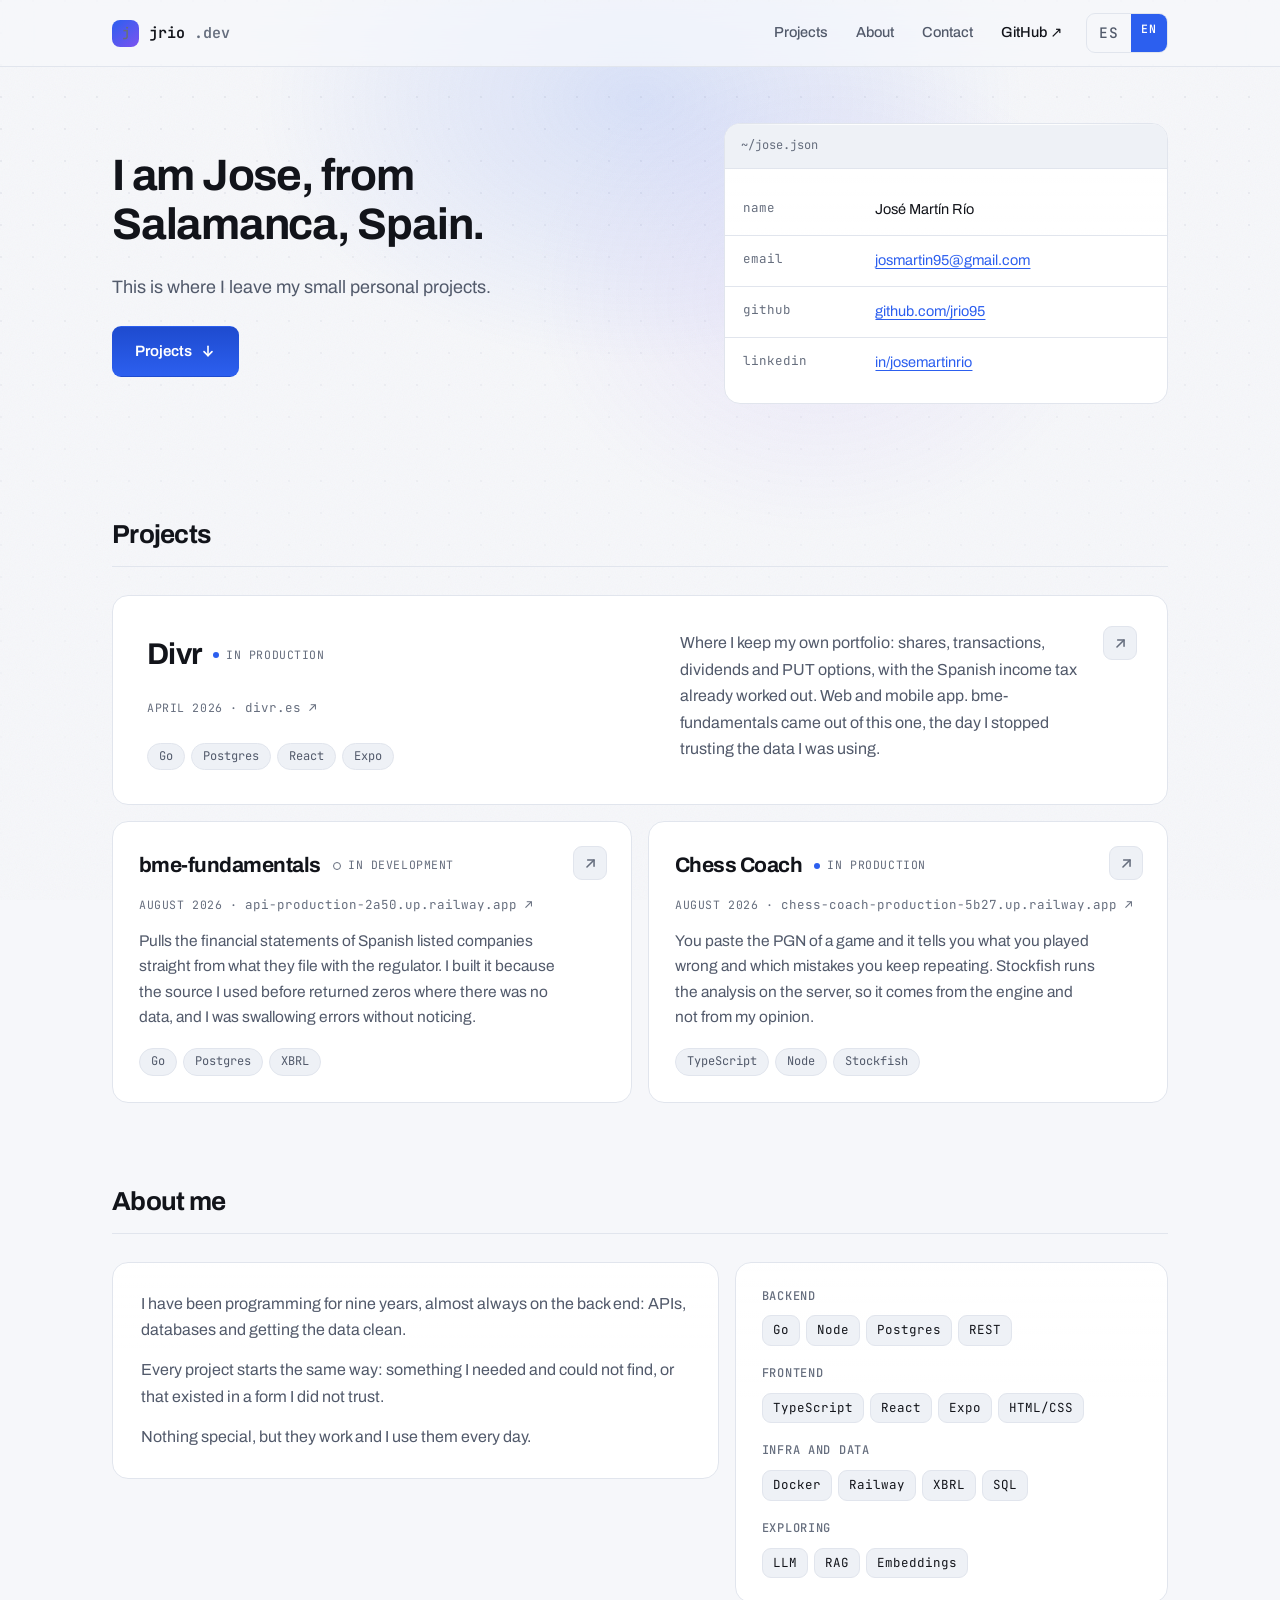
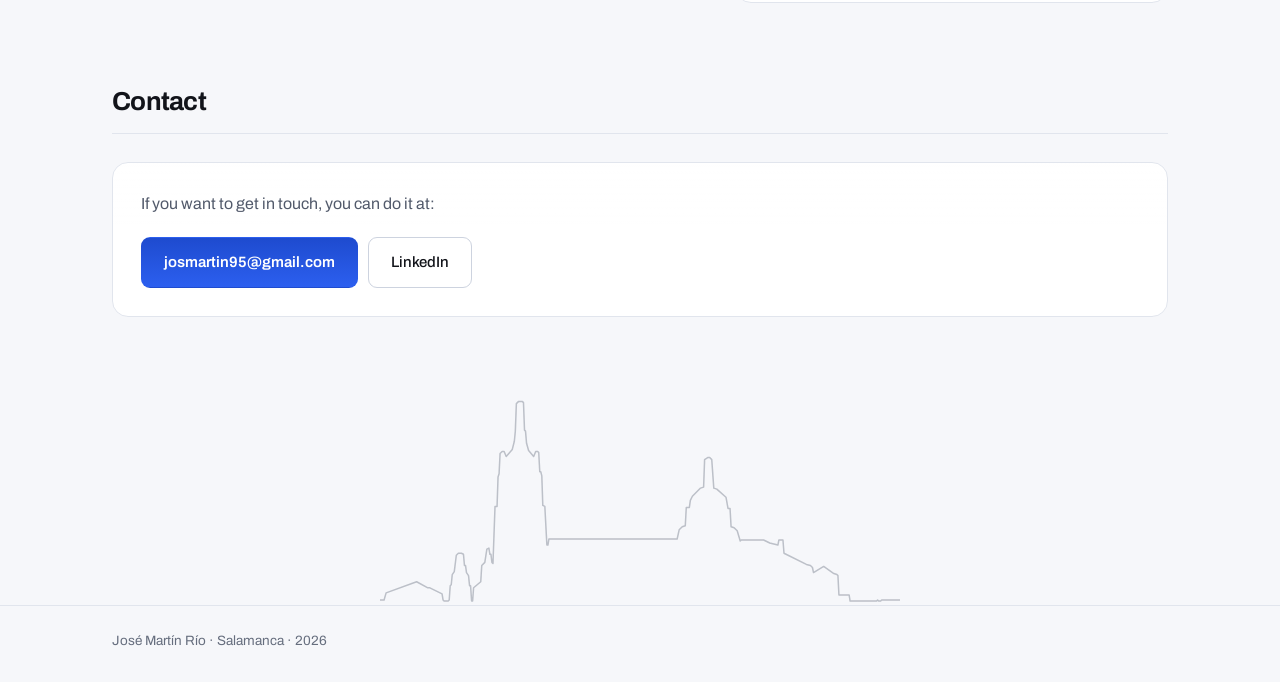
==== commit 2851a97d: "Elegir idioma por el navegador y quitar "Ahora mismo" La raíz deja de servir siempre español. Quien " ====
--- a/en/index.html
+++ b/en/index.html
@@ -29,12 +29,11 @@
     <a class="marca" href="/en/"><span class="marca__ficha" aria-hidden="true">j</span>jrio<span>.dev</span></a>
     <nav class="menu" aria-label="Sections">
       <a href="#proyectos">Projects</a>
-      <a class="menu--oculto" href="#ahora">Now</a>
       <a class="menu--oculto" href="#sobre">About</a>
       <a class="menu--movil" href="#contacto">Contact</a>
       <a class="menu--fuera" href="https://github.com/jrio95" rel="me">GitHub ↗</a>
       <span class="idiomas">
-        <a href="/" hreflang="es" lang="es">ES</a>
+        <a href="/es/" hreflang="es" lang="es">ES</a>
         <span class="idiomas__on" aria-current="true">EN</span>
       </span>
     </nav>
@@ -127,31 +126,6 @@
     </div>
   </section>
 
-  <section class="seccion" id="ahora">
-    <div class="ancho">
-      <div class="seccion__cabeza entra">
-        <h2>Right now</h2>
-      </div>
-      <div class="rejilla">
-        <article class="tarjeta relieve entra">
-          <p class="dato">Building</p>
-          <p class="tarjeta__valor">bme-fundamentals</p>
-          <p class="tarjeta__pie">Still missing the first real load against the filings.</p>
-        </article>
-        <article class="tarjeta relieve entra">
-          <p class="dato">Learning</p>
-          <p class="tarjeta__valor">AI, RAG and whatever comes up</p>
-          <p class="tarjeta__pie">No plan behind it. It nags at me, that is all.</p>
-        </article>
-        <article class="tarjeta relieve entra">
-          <p class="dato">Away from the keyboard</p>
-          <p class="tarjeta__valor">Crossfit</p>
-          <p class="tarjeta__pie">Sport in general, or I never get out of the chair.</p>
-        </article>
-      </div>
-    </div>
-  </section>
-
   <section class="seccion" id="sobre">
     <div class="ancho">
       <div class="seccion__cabeza entra">
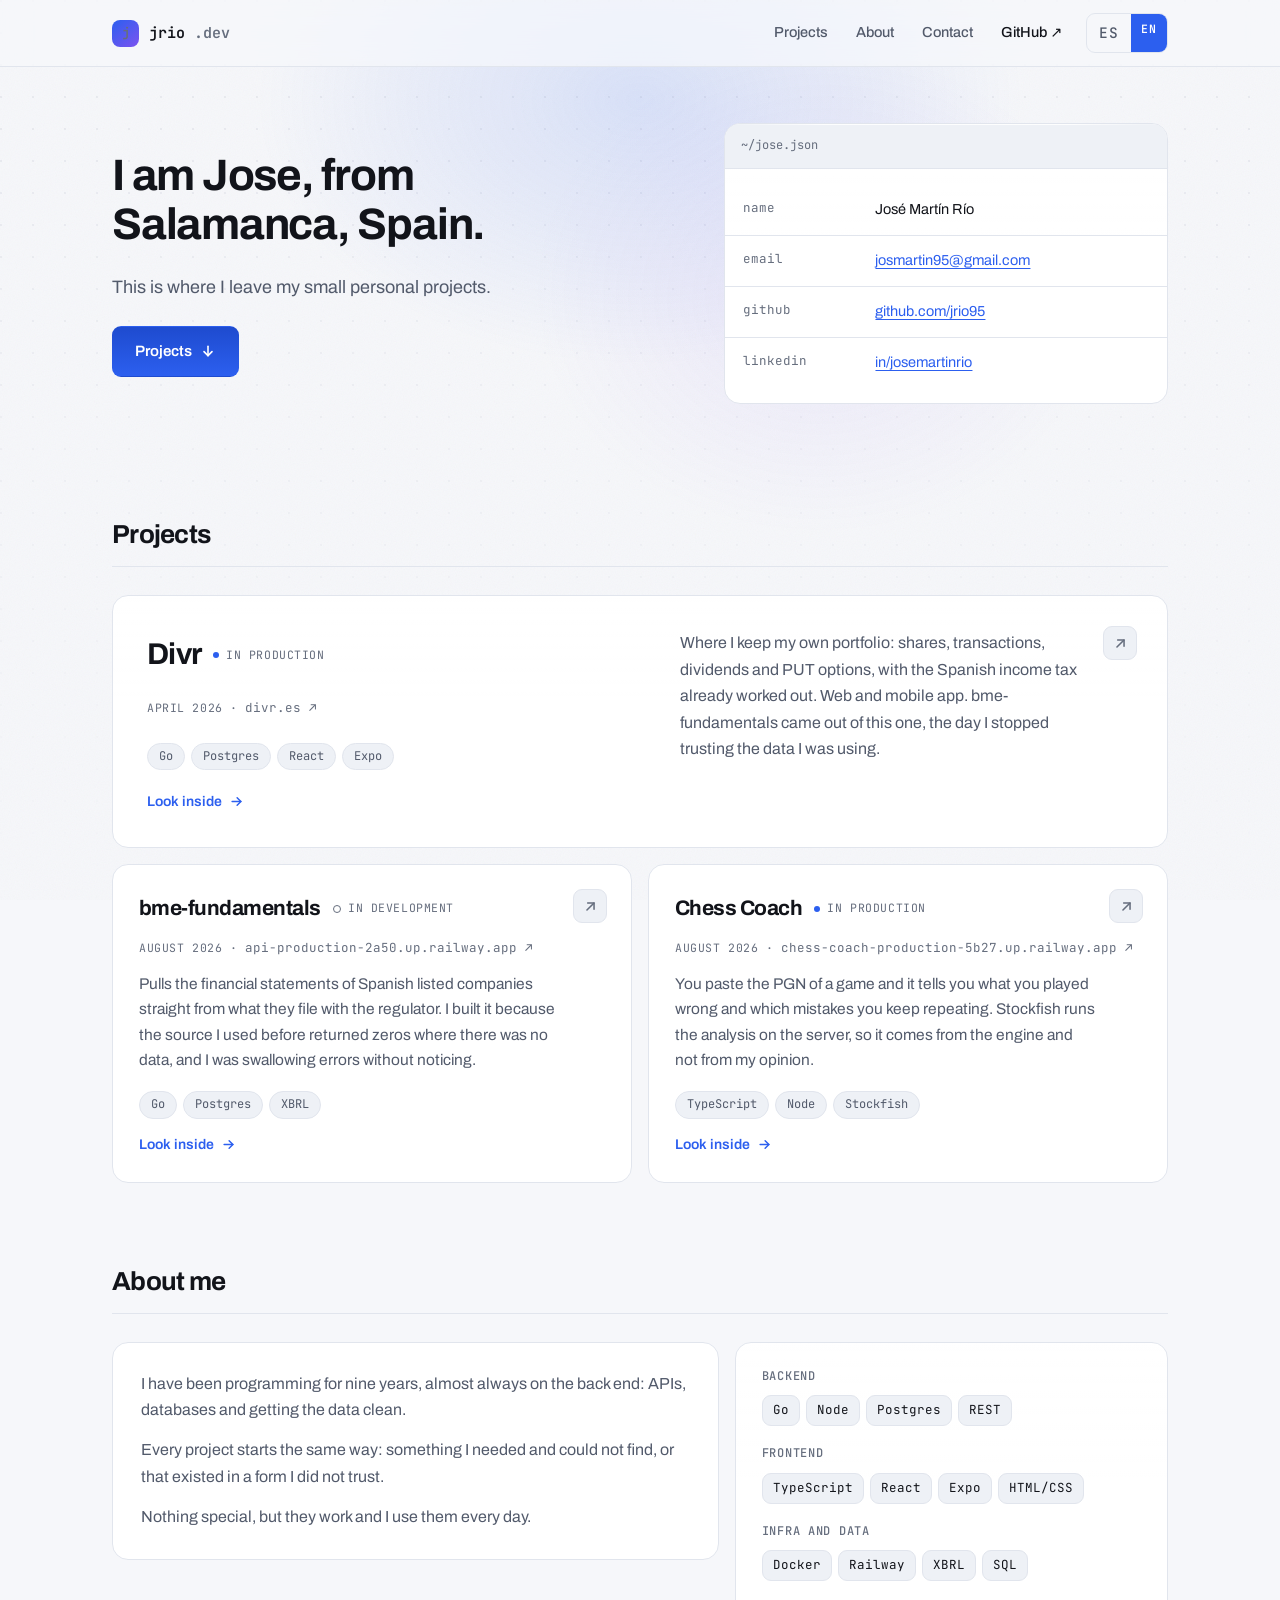
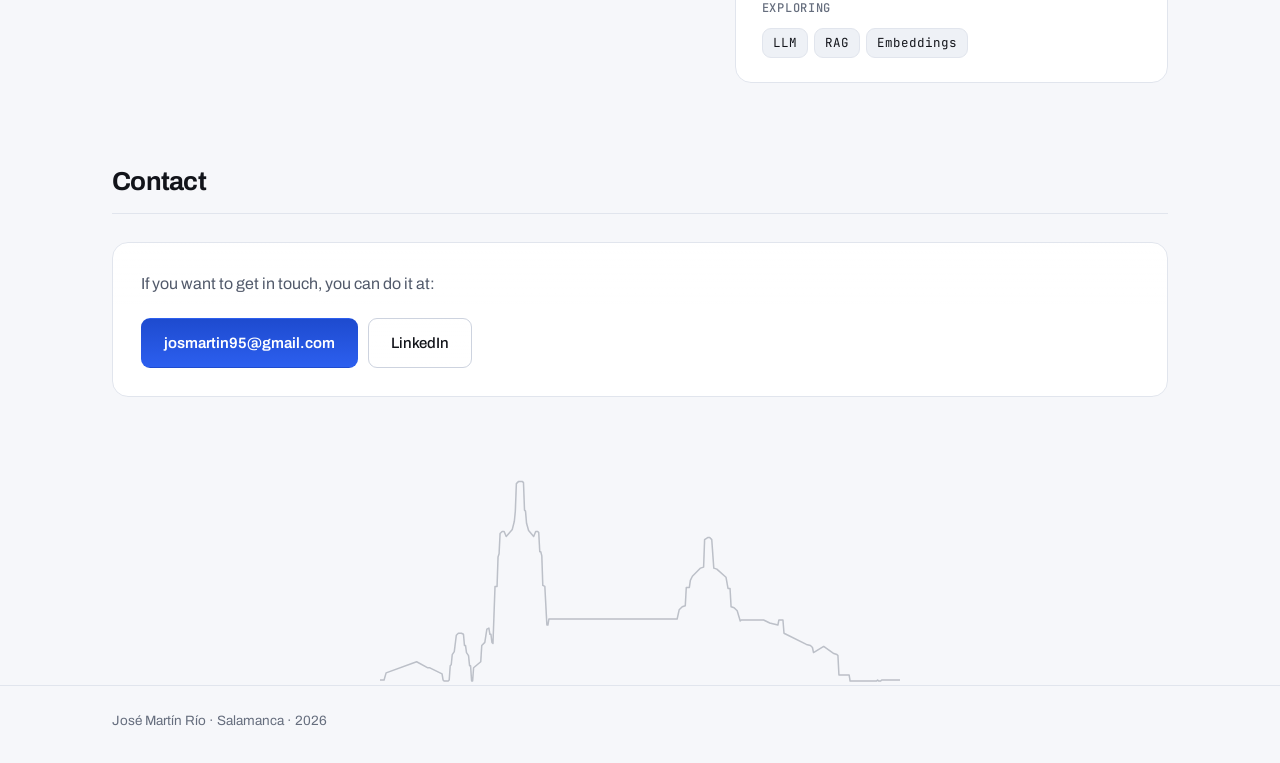
==== commit e0b3835b: "Contar por dentro cada proyecto sin perder de vista la web Los tres repositorios son privados, así q" ====
--- a/en/index.html
+++ b/en/index.html
@@ -90,38 +90,46 @@
       </div>
 
       <div class="lista">
-        <a class="entrada entrada--destacada relieve entra" href="https://divr.es">
+
+        <article class="entrada relieve entra entrada--destacada">
+          <a class="entrada__abrir" href="#detalle-divr" aria-label="Look inside Divr"></a>
           <span class="entrada__cabeza">
             <span class="entrada__titulo">Divr</span>
             <span class="marca-estado">In production</span>
           </span>
-          <span class="entrada__flecha" aria-hidden="true"><svg width="17" height="17" viewBox="0 0 24 24" fill="none" stroke="currentColor" stroke-width="2.2" stroke-linecap="round" stroke-linejoin="round"><path d="M7 17 17 7"></path><path d="M8 7h9v9"></path></svg></span>
-          <span class="entrada__url"><span class="entrada__fecha">April 2026</span>divr.es ↗</span>
+          <a class="entrada__flecha" href="https://divr.es" target="_blank" rel="noopener" aria-label="Open divr.es"><svg width="17" height="17" viewBox="0 0 24 24" fill="none" stroke="currentColor" stroke-width="2.2" stroke-linecap="round" stroke-linejoin="round" aria-hidden="true"><path d="M7 17 17 7"></path><path d="M8 7h9v9"></path></svg></a>
+          <span class="entrada__url"><span class="entrada__fecha">April 2026</span>divr.es &#8599;</span>
           <span class="entrada__texto">Where I keep my own portfolio: shares, transactions, dividends and PUT options, with the Spanish income tax already worked out. Web and mobile app. bme-fundamentals came out of this one, the day I stopped trusting the data I was using.</span>
           <span class="entrada__stack"><span>Go</span><span>Postgres</span><span>React</span><span>Expo</span></span>
-        </a>
-
-        <a class="entrada relieve entra" href="https://api-production-2a50.up.railway.app">
+          <span class="entrada__dentro">Look inside <svg width="15" height="15" viewBox="0 0 24 24" fill="none" stroke="currentColor" stroke-width="2.4" stroke-linecap="round" stroke-linejoin="round" aria-hidden="true"><path d="M5 12h14"></path><path d="m13 6 6 6-6 6"></path></svg></span>
+        </article>
+
+        <article class="entrada relieve entra">
+          <a class="entrada__abrir" href="#detalle-bme" aria-label="Look inside bme-fundamentals"></a>
           <span class="entrada__cabeza">
             <span class="entrada__titulo">bme-fundamentals</span>
             <span class="marca-estado marca-estado--obra">In development</span>
           </span>
-          <span class="entrada__flecha" aria-hidden="true"><svg width="17" height="17" viewBox="0 0 24 24" fill="none" stroke="currentColor" stroke-width="2.2" stroke-linecap="round" stroke-linejoin="round"><path d="M7 17 17 7"></path><path d="M8 7h9v9"></path></svg></span>
-          <span class="entrada__url"><span class="entrada__fecha">August 2026</span>api-production-2a50.up.railway.app ↗</span>
+          <a class="entrada__flecha" href="https://api-production-2a50.up.railway.app" target="_blank" rel="noopener" aria-label="Open the API"><svg width="17" height="17" viewBox="0 0 24 24" fill="none" stroke="currentColor" stroke-width="2.2" stroke-linecap="round" stroke-linejoin="round" aria-hidden="true"><path d="M7 17 17 7"></path><path d="M8 7h9v9"></path></svg></a>
+          <span class="entrada__url"><span class="entrada__fecha">August 2026</span>api-production-2a50.up.railway.app &#8599;</span>
           <span class="entrada__texto">Pulls the financial statements of Spanish listed companies straight from what they file with the regulator. I built it because the source I used before returned zeros where there was no data, and I was swallowing errors without noticing.</span>
           <span class="entrada__stack"><span>Go</span><span>Postgres</span><span>XBRL</span></span>
-        </a>
-
-        <a class="entrada relieve entra" href="https://chess-coach-production-5b27.up.railway.app">
+          <span class="entrada__dentro">Look inside <svg width="15" height="15" viewBox="0 0 24 24" fill="none" stroke="currentColor" stroke-width="2.4" stroke-linecap="round" stroke-linejoin="round" aria-hidden="true"><path d="M5 12h14"></path><path d="m13 6 6 6-6 6"></path></svg></span>
+        </article>
+
+        <article class="entrada relieve entra">
+          <a class="entrada__abrir" href="#detalle-chess" aria-label="Look inside Chess Coach"></a>
           <span class="entrada__cabeza">
             <span class="entrada__titulo">Chess Coach</span>
             <span class="marca-estado">In production</span>
           </span>
-          <span class="entrada__flecha" aria-hidden="true"><svg width="17" height="17" viewBox="0 0 24 24" fill="none" stroke="currentColor" stroke-width="2.2" stroke-linecap="round" stroke-linejoin="round"><path d="M7 17 17 7"></path><path d="M8 7h9v9"></path></svg></span>
-          <span class="entrada__url"><span class="entrada__fecha">August 2026</span>chess-coach-production-5b27.up.railway.app ↗</span>
+          <a class="entrada__flecha" href="https://chess-coach-production-5b27.up.railway.app" target="_blank" rel="noopener" aria-label="Open the app"><svg width="17" height="17" viewBox="0 0 24 24" fill="none" stroke="currentColor" stroke-width="2.2" stroke-linecap="round" stroke-linejoin="round" aria-hidden="true"><path d="M7 17 17 7"></path><path d="M8 7h9v9"></path></svg></a>
+          <span class="entrada__url"><span class="entrada__fecha">August 2026</span>chess-coach-production-5b27.up.railway.app &#8599;</span>
           <span class="entrada__texto">You paste the PGN of a game and it tells you what you played wrong and which mistakes you keep repeating. Stockfish runs the analysis on the server, so it comes from the engine and not from my opinion.</span>
           <span class="entrada__stack"><span>TypeScript</span><span>Node</span><span>Stockfish</span></span>
-        </a>
+          <span class="entrada__dentro">Look inside <svg width="15" height="15" viewBox="0 0 24 24" fill="none" stroke="currentColor" stroke-width="2.4" stroke-linecap="round" stroke-linejoin="round" aria-hidden="true"><path d="M5 12h14"></path><path d="m13 6 6 6-6 6"></path></svg></span>
+        </article>
+
       </div>
     </div>
   </section>
@@ -176,6 +184,508 @@
 
 </main>
 
+
+  <!-- ---------- Project sheets ----------
+       One per project, from what its repository says. Opened by the card's
+       anchor and closed by going back to #proyectos: no JavaScript. -->
+
+  <section class="detalle" id="detalle-divr" aria-labelledby="detalle-divr-titulo">
+    <a class="detalle__fuera" href="#proyectos" aria-label="Close" tabindex="-1"></a>
+
+    <article class="detalle__caja relieve">
+
+      <div class="detalle__barra">
+        <span class="detalle__nombre">Divr</span>
+        <span class="detalle__acciones">
+          <a class="boton boton--lleno boton--chico" href="https://divr.es" target="_blank" rel="noopener">Open divr.es <svg width="14" height="14" viewBox="0 0 24 24" fill="none" stroke="currentColor" stroke-width="2.2" stroke-linecap="round" stroke-linejoin="round" aria-hidden="true"><path d="M7 17 17 7"></path><path d="M8 7h9v9"></path></svg></a>
+          <a class="detalle__cerrar" href="#proyectos" aria-label="Close"><svg width="17" height="17" viewBox="0 0 24 24" fill="none" stroke="currentColor" stroke-width="2.3" stroke-linecap="round" aria-hidden="true"><path d="M18 6 6 18"></path><path d="m6 6 12 12"></path></svg></a>
+        </span>
+      </div>
+
+      <div class="detalle__cuerpo">
+
+        <header class="detalle__cabeza">
+          <span class="detalle__meta">
+            <span class="marca-estado">In production</span>
+            <span class="dato">April 2026</span>
+          </span>
+          <h2 id="detalle-divr-titulo">Divr</h2>
+          <p class="detalle__lema">A portfolio for long-term dividend investors across the Spanish, London and US markets. Positions, transactions, dividends with their withholding tax, scrip and PUT options.</p>
+        </header>
+
+        <section class="bloque">
+          <p class="dato">Why it exists</p>
+          <p>I used to keep the portfolio in a spreadsheet that broke every year in the same place: dividends with tax withheld at source, and option premiums. What I needed was not a stock app, it was for the number on the tax return to be right without rebuilding it by hand.</p>
+          <p>That is where the rule everything else hangs from comes from: every amount is converted to euros at the rate of its own date, because the return needs the rate of the day the money actually moved.</p>
+        </section>
+
+        <section class="bloque">
+          <p class="dato">What it is built with</p>
+          <div class="capas">
+            <div class="capa">
+              <p class="dato">Web</p>
+              <span class="entrada__stack"><span>React 19</span><span>Vite</span><span>TanStack Query</span><span>Tailwind</span></span>
+            </div>
+            <div class="capa">
+              <p class="dato">Mobile</p>
+              <span class="entrada__stack"><span>React Native</span><span>Expo</span></span>
+            </div>
+            <div class="capa">
+              <p class="dato">Server</p>
+              <span class="entrada__stack"><span>Go 1.25</span><span>Gin</span><span>pgx</span><span>PostgreSQL 16</span></span>
+            </div>
+            <div class="capa">
+              <p class="dato">Outside</p>
+              <span class="entrada__stack"><span>bme-fundamentals</span><span>Yahoo</span><span>ECB</span><span>Claude</span></span>
+            </div>
+          </div>
+        </section>
+
+        <section class="bloque">
+          <p class="dato">How it works inside</p>
+          <p class="bloque__pie">Three clients, one API, one database. Every layer looks downwards and none of them reaches back up.</p>
+
+          <div class="diagrama">
+
+            <div class="d-fila">
+              <div class="d-nodo">
+                <span class="dato">Client</span>
+                <strong>Web</strong>
+                <span class="d-nodo__nota">Where I enter transactions and look at the tax year</span>
+                <span class="d-nodo__tec">React · Vercel</span>
+              </div>
+              <div class="d-nodo">
+                <span class="dato">Client</span>
+                <strong>Mobile app</strong>
+                <span class="d-nodo__nota">The same portfolio in your pocket. It shares the types, formatters and FX helpers with the web</span>
+                <span class="d-nodo__tec">Expo</span>
+              </div>
+            </div>
+
+            <div class="d-paso" aria-hidden="true"><i></i></div>
+
+            <div class="d-fila">
+              <div class="d-nodo">
+                <span class="dato">Entry</span>
+                <strong>HTTP layer</strong>
+                <span class="d-nodo__nota">Routes, status codes, auth and allowed origins. No money is calculated here</span>
+                <span class="d-nodo__tec">Go · Gin</span>
+              </div>
+            </div>
+
+            <div class="d-paso" aria-hidden="true"><i></i></div>
+
+            <div class="d-fila">
+              <div class="d-nodo d-nodo--fuerte">
+                <span class="dato">Service</span>
+                <strong>The only layer that calculates</strong>
+                <span class="d-nodo__nota">All the money and all the currency conversion live here. It is what stops the web and the phone from reaching two different answers for the same tax year</span>
+              </div>
+            </div>
+
+            <div class="d-paso" aria-hidden="true"><i></i></div>
+
+            <div class="d-fila d-fila--tres">
+              <div class="d-nodo">
+                <span class="dato">Domain</span>
+                <strong>Pure rules</strong>
+                <span class="d-nodo__nota">Average cost, the result of an option. No database and no network, so they test themselves</span>
+              </div>
+              <div class="d-nodo">
+                <span class="dato">Repository</span>
+                <strong>SQL only</strong>
+                <span class="d-nodo__nota">And always with the owner in front: there is no fetch by id without checking whose it is</span>
+              </div>
+              <div class="d-nodo">
+                <span class="dato">Adapters</span>
+                <strong>Everything outside, behind an interface</strong>
+                <span class="d-nodo__nota">Any external service can be swapped, or faked in a test, without touching a business rule</span>
+              </div>
+            </div>
+
+            <div class="d-paso" aria-hidden="true"><i></i></div>
+
+            <div class="d-fila d-fila--tres">
+              <div class="d-nodo d-nodo--final">
+                <span class="dato">Store</span>
+                <strong>PostgreSQL</strong>
+                <span class="d-nodo__nota">Numbered migrations that apply themselves on boot and are never edited afterwards</span>
+              </div>
+              <div class="d-nodo">
+                <span class="dato">Own source</span>
+                <strong>bme-fundamentals</strong>
+                <span class="d-nodo__nota">The accounts of Spanish issuers and their dividend calendar, cached. The other project, the one that was born right here</span>
+              </div>
+              <div class="d-nodo">
+                <span class="dato">Third parties</span>
+                <strong>Quotes and FX rates</strong>
+                <span class="d-nodo__nota">Valuation data and the European Central Bank&#x27;s daily rate, captured at the transaction date</span>
+              </div>
+            </div>
+
+          </div>
+        </section>
+
+        <section class="bloque">
+          <p class="dato">Decisions that changed something</p>
+          <ul class="puntos">
+            <li><strong>Weighted average cost, not FIFO.</strong> It is what Spanish income tax applies to listed shares, so FIFO is not a missing option: it is one that must not exist. Buying re-weights the average, selling leaves it alone, and recomputing it on a sale is the classic way to get this wrong.</li>
+            <li><strong>The rate is stored the way the central bank publishes it, and converting to euros is a division.</strong> Multiplying gives a believable, wrong number. The rate is captured at the transaction date and frozen on the row: old rows are never re-rated.</li>
+            <li><strong>Withholding depends on the market, not on the currency.</strong> A Spanish bank pays a US dividend into a euro account, so the currency the money arrives in says nothing about what was already withheld.</li>
+            <li><strong>The dividend is stored gross.</strong> The net figure depends on who collects it. What the bank sends is the net, so the gross is reconstructed and left editable before anything is saved.</li>
+            <li><strong>In options, one contract is a hundred shares, and that hundred appears exactly once in the whole server.</strong> If you find a second one, one of them is a bug.</li>
+            <li><strong>Anything belonging to someone is read and written with its owner in front.</strong> In a portfolio, an isolation bug is not a privacy bug: it is somebody else&#x27;s tax return.</li>
+            <li><strong>Every integration is optional and says so.</strong> Without its keys the section reports itself unconfigured instead of showing an empty page, which is the same deception that created bme-fundamentals wearing different clothes.</li>
+          </ul>
+        </section>
+
+        <section class="bloque bloque--cierre relieve">
+          <p class="dato">See it running</p>
+          <p>The repository is private. The web is open at divr.es, and the Android app comes from the same place.</p>
+          <div class="acciones">
+            <a class="boton boton--lleno" href="https://divr.es" target="_blank" rel="noopener">Open divr.es <svg width="16" height="16" viewBox="0 0 24 24" fill="none" stroke="currentColor" stroke-width="2.2" stroke-linecap="round" stroke-linejoin="round" aria-hidden="true"><path d="M7 17 17 7"></path><path d="M8 7h9v9"></path></svg></a>
+            <a class="boton" href="#proyectos">Back to the projects</a>
+          </div>
+        </section>
+
+      </div>
+    </article>
+  </section>
+
+  <section class="detalle" id="detalle-bme" aria-labelledby="detalle-bme-titulo">
+    <a class="detalle__fuera" href="#proyectos" aria-label="Close" tabindex="-1"></a>
+
+    <article class="detalle__caja relieve">
+
+      <div class="detalle__barra">
+        <span class="detalle__nombre">bme-fundamentals</span>
+        <span class="detalle__acciones">
+          <a class="boton boton--lleno boton--chico" href="https://api-production-2a50.up.railway.app" target="_blank" rel="noopener">Open the API <svg width="14" height="14" viewBox="0 0 24 24" fill="none" stroke="currentColor" stroke-width="2.2" stroke-linecap="round" stroke-linejoin="round" aria-hidden="true"><path d="M7 17 17 7"></path><path d="M8 7h9v9"></path></svg></a>
+          <a class="detalle__cerrar" href="#proyectos" aria-label="Close"><svg width="17" height="17" viewBox="0 0 24 24" fill="none" stroke="currentColor" stroke-width="2.3" stroke-linecap="round" aria-hidden="true"><path d="M18 6 6 18"></path><path d="m6 6 12 12"></path></svg></a>
+        </span>
+      </div>
+
+      <div class="detalle__cuerpo">
+
+        <header class="detalle__cabeza">
+          <span class="detalle__meta">
+            <span class="marca-estado marca-estado--obra">In development</span>
+            <span class="dato">August 2026</span>
+          </span>
+          <h2 id="detalle-bme-titulo">bme-fundamentals</h2>
+          <p class="detalle__lema">The financial statements of Spanish listed issuers, taken from the regulator&#x27;s official XBRL filings and not from an aggregator.</p>
+        </header>
+
+        <section class="bloque">
+          <p class="dato">The rule that governs everything</p>
+          <p class="cita">A figure cannot exist without saying where it came from. It either points at the fact it was read from, or declares the formula that produced it, or says why it is empty. There is no fourth case, and a hole is never a zero.</p>
+        </section>
+
+        <section class="bloque">
+          <p class="dato">Why it exists</p>
+          <p>The source my portfolio used served gross profit and operating income as zero when there was in fact no data. The problem was never the missing data: it was that the bad data looked good. A ratio computed on an invented zero looks exactly like a good one.</p>
+          <p>What going to the source buys is ten full fiscal years instead of the aggregator&#x27;s four, with earnings per share, operating cash flow, capital expenditure and dividends paid natively tagged by the issuer itself.</p>
+        </section>
+
+        <section class="bloque">
+          <p class="dato">What it is built with</p>
+          <div class="capas">
+            <div class="capa">
+              <p class="dato">Ingestion</p>
+              <span class="entrada__stack"><span>Go</span><span>XBRL 2.1</span><span>Own PDF reader</span></span>
+            </div>
+            <div class="capa">
+              <p class="dato">Store</p>
+              <span class="entrada__stack"><span>PostgreSQL</span><span>Migrations</span></span>
+            </div>
+            <div class="capa">
+              <p class="dato">Cross-check</p>
+              <span class="entrada__stack"><span>ESEF</span><span>xBRL-JSON</span><span>LEI</span></span>
+            </div>
+            <div class="capa">
+              <p class="dato">Service</p>
+              <span class="entrada__stack"><span>REST API</span><span>Railway</span><span>Distroless Docker</span></span>
+            </div>
+          </div>
+        </section>
+
+        <section class="bloque">
+          <p class="dato">How it works inside</p>
+          <p class="bloque__pie">Two layers, and the bottom one rules: what the filing says is never touched, and everything else is recomputed from it.</p>
+
+          <div class="diagrama">
+
+            <div class="d-fila">
+              <div class="d-nodo">
+                <span class="dato">Source</span>
+                <strong>The regulator</strong>
+                <span class="d-nodo__nota">There is no URL per file: you have to drive its form with five requests per issuer before it hands over an archive with that issuer&#x27;s whole history</span>
+              </div>
+            </div>
+
+            <div class="d-paso" aria-hidden="true"><i></i></div>
+
+            <div class="d-fila">
+              <div class="d-nodo">
+                <span class="dato">Download</span>
+                <strong>The filing, exactly as it arrived</strong>
+                <span class="d-nodo__nota">Stored compressed with the digest of its contents. That digest is the idempotency: anything already seen is never written again. It goes slowly on purpose, with no concurrency</span>
+                <span class="d-nodo__tec">Go</span>
+              </div>
+            </div>
+
+            <div class="d-paso" aria-hidden="true"><i></i></div>
+
+            <div class="d-fila">
+              <div class="d-nodo d-nodo--fuerte">
+                <span class="dato">Bottom layer</span>
+                <strong>Facts</strong>
+                <span class="d-nodo__nota">What the XBRL says, untranslated and immutable. Nothing is ever corrected here</span>
+              </div>
+            </div>
+
+            <div class="d-paso" aria-hidden="true"><i></i></div>
+
+            <div class="d-fila">
+              <div class="d-nodo d-nodo--fuerte">
+                <span class="dato">Top layer</span>
+                <strong>Derived annual view</strong>
+                <span class="d-nodo__nota">One row per fiscal year, computed from the facts with the concept maps. There are three taxonomies (general, banking and insurance) that reuse the same codes with different meanings, so the map will be wrong several times and fixing it has to mean recomputing in seconds</span>
+              </div>
+            </div>
+
+            <div class="d-paso" aria-hidden="true"><i></i></div>
+
+            <div class="d-fila">
+              <div class="d-nodo">
+                <span class="dato">Control</span>
+                <strong>Cross-check against ESEF</strong>
+                <span class="d-nodo__nota">The European report from the same issuer, joined by its legal entity identifier. It is the only independent control over the concept map, and not one served value comes from it</span>
+              </div>
+              <div class="d-nodo">
+                <span class="dato">Separate source</span>
+                <strong>Dividends with dates</strong>
+                <span class="d-nodo__nota">Annual accounts say how much was paid, not when. The when are corporate actions the issuer announces as PDFs, and that register is swept every day</span>
+              </div>
+            </div>
+
+            <div class="d-paso" aria-hidden="true"><i></i></div>
+
+            <div class="d-fila">
+              <div class="d-nodo d-nodo--final">
+                <span class="dato">Output</span>
+                <strong>REST API</strong>
+                <span class="d-nodo__nota">Annual accounts, dividend calendar and projections, every figure with its provenance or with the reason it is empty. This is what Divr consumes</span>
+              </div>
+            </div>
+
+          </div>
+        </section>
+
+        <section class="bloque">
+          <p class="dato">Decisions that changed something</p>
+          <ul class="puntos">
+            <li><strong>Two separate layers.</strong> Facts are immutable and heavy; the view is recomputed. Fixing a mapping means re-deriving in seconds instead of downloading eighty megabytes per issuer again, and it leaves the fragile part as a pure function you can test without a network.</li>
+            <li><strong>The database rejects data without provenance.</strong> It is not a convention kept out of good will: there are constraints that make it impossible to write a zero without an origin, a value without a filing or a hole without a reason.</li>
+            <li><strong>The cross-check exists because a bad map does not raise an error, it produces a plausible figure.</strong> Net income for banks pointed for a while at the one including minority interests instead of the one attributable to the parent, and it survived the research, the code and a green test. In the European report they are two visibly different concepts, and a cross-check catches it on day one.</li>
+            <li><strong>A discrepancy is recorded, not resolved.</strong> The field is flagged and the official figure keeps being served. The flag says something about our map, not about the issuer.</li>
+            <li><strong>An estimate is not an event, and the schema is what enforces it.</strong> An event cannot exist without its announcement, and the projections table has no column to store one. Confusing a projected date with an announced one is not a possible slip: it is something you cannot write.</li>
+            <li><strong>An empty calendar and a crashed collector are the same response.</strong> That is why the answer carries how far the register has been swept and how many filings were read: with twelve read and no dividend, the silence belongs to the issuer; with zero, the silence is ours.</li>
+            <li><strong>Units are never inferred, and the order of the dates is guarded by the database.</strong> A misread scale multiplies by a thousand without breaking a single test, and two dates of the settlement cycle swapped while reading a PDF is the easiest mistake to make and the hardest to see.</li>
+          </ul>
+        </section>
+
+        <section class="bloque">
+          <p class="dato">Where it stands</p>
+          <p>The pipeline is complete end to end: download, reading, derivation, persistence, cross-check and API. What is left is not code. It is the first real load, and someone opening the published report of one issuer per taxonomy and recognising the figures. A badly written concept map does not produce an error, it produces a believable number, and no test closes that.</p>
+        </section>
+
+        <section class="bloque bloque--cierre relieve">
+          <p class="dato">See it running</p>
+          <p>The repository is private. The service is up and its landing page carries a tester: you paste a key, pick a route and the request goes out from your own browser. Keys are issued by hand, because redistributing these filings to third parties is a question that is not settled yet, and automatic sign-up would be answering it by default.</p>
+          <div class="acciones">
+            <a class="boton boton--lleno" href="https://api-production-2a50.up.railway.app" target="_blank" rel="noopener">Open the API <svg width="16" height="16" viewBox="0 0 24 24" fill="none" stroke="currentColor" stroke-width="2.2" stroke-linecap="round" stroke-linejoin="round" aria-hidden="true"><path d="M7 17 17 7"></path><path d="M8 7h9v9"></path></svg></a>
+            <a class="boton" href="#proyectos">Back to the projects</a>
+          </div>
+        </section>
+
+      </div>
+    </article>
+  </section>
+
+  <section class="detalle" id="detalle-chess" aria-labelledby="detalle-chess-titulo">
+    <a class="detalle__fuera" href="#proyectos" aria-label="Close" tabindex="-1"></a>
+
+    <article class="detalle__caja relieve">
+
+      <div class="detalle__barra">
+        <span class="detalle__nombre">Chess Coach</span>
+        <span class="detalle__acciones">
+          <a class="boton boton--lleno boton--chico" href="https://chess-coach-production-5b27.up.railway.app" target="_blank" rel="noopener">Open the app <svg width="14" height="14" viewBox="0 0 24 24" fill="none" stroke="currentColor" stroke-width="2.2" stroke-linecap="round" stroke-linejoin="round" aria-hidden="true"><path d="M7 17 17 7"></path><path d="M8 7h9v9"></path></svg></a>
+          <a class="detalle__cerrar" href="#proyectos" aria-label="Close"><svg width="17" height="17" viewBox="0 0 24 24" fill="none" stroke="currentColor" stroke-width="2.3" stroke-linecap="round" aria-hidden="true"><path d="M18 6 6 18"></path><path d="m6 6 12 12"></path></svg></a>
+        </span>
+      </div>
+
+      <div class="detalle__cuerpo">
+
+        <header class="detalle__cabeza">
+          <span class="detalle__meta">
+            <span class="marca-estado">In production</span>
+            <span class="dato">August 2026</span>
+          </span>
+          <h2 id="detalle-chess-titulo">Chess Coach</h2>
+          <p class="detalle__lema">You paste the PGN of a game and it tells you what you played wrong, what was better, which phase costs you most and which mistakes you repeat from one game to the next.</p>
+        </header>
+
+        <section class="bloque">
+          <p class="dato">Why it exists</p>
+          <p>Chess sites tell you a move was bad, but not that you have been doing the same thing for twenty games. That is what I wanted to see, so the whole history is kept and the mistakes are grouped by kind.</p>
+          <p>Whatever is claimed has to be backed, in both directions. A weakness is not declared from a sample of three games: below the minimum the finding is not even computed. And what you do well is only credited with measurable merit, like finding the engine&#x27;s move right after your opponent slipped.</p>
+        </section>
+
+        <section class="bloque">
+          <p class="dato">What it is built with</p>
+          <div class="capas">
+            <div class="capa">
+              <p class="dato">Server</p>
+              <span class="entrada__stack"><span>TypeScript</span><span>Node 20</span><span>SQLite</span></span>
+            </div>
+            <div class="capa">
+              <p class="dato">Engine</p>
+              <span class="entrada__stack"><span>Stockfish</span><span>UCI</span><span>ECO book</span></span>
+            </div>
+            <div class="capa">
+              <p class="dato">Clients</p>
+              <span class="entrada__stack"><span>React</span><span>Vite</span><span>Capacitor</span></span>
+            </div>
+            <div class="capa">
+              <p class="dato">Delivery</p>
+              <span class="entrada__stack"><span>Railway</span><span>Docker</span><span>APK in CI</span></span>
+            </div>
+          </div>
+        </section>
+
+        <section class="bloque">
+          <p class="dato">How it works inside</p>
+          <p class="bloque__pie">From the pasted game to the report. Every box is a real step along the way.</p>
+
+          <div class="diagrama">
+
+            <div class="d-fila">
+              <div class="d-nodo">
+                <span class="dato">Input</span>
+                <strong>A pasted PGN</strong>
+                <span class="d-nodo__nota">Or a link shared from the phone, which the server resolves</span>
+              </div>
+              <div class="d-nodo">
+                <span class="dato">Input</span>
+                <strong>Your Chess.com games</strong>
+                <span class="d-nodo__nota">Up to fifty, searching the last six months of archives</span>
+              </div>
+            </div>
+
+            <div class="d-paso" aria-hidden="true"><i></i></div>
+
+            <div class="d-fila">
+              <div class="d-nodo">
+                <span class="dato">API</span>
+                <strong>Node server</strong>
+                <span class="d-nodo__nota">A session with a random token, passwords under scrypt, and the PGN turned into the positions of the game</span>
+                <span class="d-nodo__tec">TypeScript</span>
+              </div>
+            </div>
+
+            <div class="d-paso" aria-hidden="true"><i></i></div>
+
+            <div class="d-fila">
+              <div class="d-nodo d-nodo--fuerte">
+                <span class="dato">Engine</span>
+                <strong>Several Stockfish in parallel</strong>
+                <span class="d-nodo__nota">Separate processes speaking UCI, at depth 14, 17 or 20 depending on the level. Every position of the game is evaluated exactly once</span>
+                <span class="d-nodo__tec">UCI</span>
+              </div>
+            </div>
+
+            <div class="d-paso" aria-hidden="true"><i></i></div>
+
+            <div class="d-fila d-fila--tres">
+              <div class="d-nodo">
+                <span class="dato">Grading</span>
+                <strong>What the move cost</strong>
+                <span class="d-nodo__nota">From the loss in centipawns to the drop in win probability, and from there to the label</span>
+              </div>
+              <div class="d-nodo">
+                <span class="dato">Opening</span>
+                <strong>ECO book</strong>
+                <span class="d-nodo__nota">3,810 entries from lichess, to say on which move you left theory</span>
+              </div>
+              <div class="d-nodo">
+                <span class="dato">Reasons</span>
+                <strong>Patterns and habits</strong>
+                <span class="d-nodo__nota">Hanging piece, abandoned defence, missed mate, king left uncastled, early queen</span>
+              </div>
+            </div>
+
+            <div class="d-paso" aria-hidden="true"><i></i></div>
+
+            <div class="d-fila">
+              <div class="d-nodo">
+                <span class="dato">Store</span>
+                <strong>SQLite on a volume</strong>
+                <span class="d-nodo__nota">Games, full reports and the aggregates of labels and phases. The profile is computed by re-reading the reports, which is where the move-by-move detail lives</span>
+              </div>
+            </div>
+
+            <div class="d-paso" aria-hidden="true"><i></i></div>
+
+            <div class="d-fila d-fila--tres">
+              <div class="d-nodo d-nodo--final">
+                <span class="dato">Output</span>
+                <strong>Guided review and profile</strong>
+                <span class="d-nodo__nota">One screen per idea, and the profile over your last two hundred games</span>
+              </div>
+              <div class="d-nodo">
+                <span class="dato">Optional</span>
+                <strong>The Why? button</strong>
+                <span class="d-nodo__nota">A model turns what the engine already said into a reason, with the facts of the position in front of it and forbidden from contradicting it</span>
+                <span class="d-nodo__tec">Claude</span>
+              </div>
+              <div class="d-nodo d-nodo--futuro">
+                <span class="dato">Next up</span>
+                <strong>RAG over chess literature</strong>
+                <span class="d-nodo__nota">Today the why reasons over the engine&#x27;s data and cites no opening theory or plans from a book. That is where it fits</span>
+                <span class="d-nodo__tec">Pending</span>
+              </div>
+            </div>
+
+          </div>
+          <p class="bloque__nota">The dashed box is not built. It is there because it is what comes next, not because it already works.</p>
+        </section>
+
+        <section class="bloque">
+          <p class="dato">Decisions that changed something</p>
+          <ul class="puntos">
+            <li><strong>Every position is evaluated exactly once.</strong> A move&#x27;s loss is the difference between the evaluation before and after, both taken from the side that moved. It gives the same answer as testing every alternative separately and costs a fraction.</li>
+            <li><strong>If you play the engine&#x27;s move, the loss is zero by definition.</strong> The two positions are searched independently and the horizon effect can sink the evaluation even when the move is the best one. Without that rule, a sound sacrifice is punished as a mistake.</li>
+            <li><strong>Moves are graded by the drop in win probability.</strong> Losing two hundred centipawns when you are winning comfortably changes nothing; losing them in a level position decides the game. In centipawns those two moves are identical.</li>
+            <li><strong>The model translates, it does not analyse.</strong> It only receives verifiable facts about the position and is forbidden from inventing lines or contradicting the engine. Without a key the app works the same and those buttons do not even appear.</li>
+            <li><strong>Your account is your Chess.com username.</strong> A separate account name would be one more thing to maintain, and it can drift from the one that actually matters: whose games are pulled and from which side they are read.</li>
+          </ul>
+        </section>
+
+        <section class="bloque bloque--cierre relieve">
+          <p class="dato">See it running</p>
+          <p>The code is in a private repository, but the app is open. It asks you to sign up with your Chess.com username, which is what tells it whose games these are.</p>
+          <div class="acciones">
+            <a class="boton boton--lleno" href="https://chess-coach-production-5b27.up.railway.app" target="_blank" rel="noopener">Open the app <svg width="16" height="16" viewBox="0 0 24 24" fill="none" stroke="currentColor" stroke-width="2.2" stroke-linecap="round" stroke-linejoin="round" aria-hidden="true"><path d="M7 17 17 7"></path><path d="M8 7h9v9"></path></svg></a>
+            <a class="boton" href="#proyectos">Back to the projects</a>
+          </div>
+        </section>
+
+      </div>
+    </article>
+  </section>
+
 <div class="ancho horizonte" aria-hidden="true">
   <svg viewBox="0 0 1200 475" focusable="false">
     <path d="M0.0,463.9 L9.4,463.9 L14.1,447.5 L84.5,421.7 L110.4,435.7 L115.1,435.7 L143.2,449.8 L145.6,463.9 L147.9,466.3 L157.3,466.3 L159.7,463.9 L162.0,431.0 L164.4,428.7 L166.7,405.2 L171.4,398.2 L176.1,360.6 L180.8,355.9 L187.9,355.9 L192.6,358.3 L194.9,384.1 L197.3,384.1 L199.6,400.5 L204.3,407.6 L206.7,431.0 L209.0,431.0 L211.4,466.3 L213.7,466.3 L216.0,435.7 L232.5,421.7 L234.8,384.1 L241.9,377.0 L246.6,346.5 L251.3,344.2 L253.6,358.3 L256.0,358.3 L258.3,377.0 L260.7,379.4 L265.4,247.9 L270.1,247.9 L272.4,179.8 L274.8,172.7 L277.1,125.8 L281.8,121.1 L286.5,121.1 L291.2,132.8 L305.3,116.4 L310.0,97.6 L312.3,74.1 L314.7,10.7 L319.4,6.0 L328.8,6.0 L331.1,8.3 L333.5,71.8 L335.8,74.1 L338.2,102.3 L342.9,118.7 L354.6,132.8 L359.3,121.1 L364.0,121.1 L366.3,123.4 L368.7,168.0 L371.0,168.0 L373.4,177.4 L375.7,245.5 L380.4,247.9 L385.1,337.1 L387.5,337.1 L389.8,323.0 L685.7,323.0 L690.4,301.9 L697.5,294.8 L704.5,292.5 L706.8,250.2 L713.9,250.2 L716.2,233.8 L720.9,224.4 L739.7,205.6 L746.8,203.3 L749.1,139.9 L756.2,135.2 L760.9,135.2 L765.6,139.9 L770.3,205.6 L777.3,208.0 L798.4,226.7 L803.1,252.6 L807.8,252.6 L810.2,294.8 L817.2,297.2 L824.3,304.2 L831.3,327.7 L833.7,325.4 L885.3,325.4 L899.4,332.4 L918.2,337.1 L920.5,325.4 L929.9,325.4 L932.3,355.9 L984.0,381.7 L993.3,384.1 L998.0,388.8 L1000.4,400.5 L1023.9,386.4 L1047.4,402.9 L1054.4,405.2 L1056.8,407.6 L1059.1,452.2 L1082.6,452.2 L1084.9,466.3 L1146.0,466.3 L1148.3,463.9 L1150.7,466.3 L1155.4,466.3 L1157.7,463.9 L1200.0,463.9"></path>
--- a/assets/style.css
+++ b/assets/style.css
@@ -502,6 +502,39 @@
 
 .entrada > * { position: relative; }
 
+/* Cada tarjeta tiene dos destinos y hay que distinguirlos a la primera: la
+ * tarjeta entera abre la ficha del proyecto y el botón de la esquina se va a
+ * la aplicación en vivo, que es a donde apuntaba antes la tarjeta entera.
+ *
+ * El enlace grande se estira por encima de la tarjeta, y necesita `z-index`
+ * porque la regla de aquí arriba posiciona a todos sus hermanos: sin él, el
+ * texto quedaría por delante y se comería el clic. El botón de la esquina
+ * sube un escalón más. */
+.entrada__abrir {
+  position: absolute;
+  inset: 0;
+  z-index: 1;
+  border-radius: var(--radio);
+}
+.entrada__abrir:focus-visible { outline-offset: -3px; }
+
+.entrada__flecha { z-index: 2; }
+
+.entrada__dentro {
+  display: inline-flex;
+  align-items: center;
+  gap: 7px;
+  margin-top: 2px;
+  font-size: 14px;
+  font-weight: 600;
+  color: var(--azul);
+}
+.entrada__dentro svg { transition: transform 0.2s ease; }
+.entrada:hover .entrada__dentro svg { transform: translateX(3px); }
+
+.entrada--destacada .entrada__dentro { grid-column: 1; }
+.entrada--destacada .entrada__texto { grid-row: 1 / span 4; }
+
 .entrada--destacada {
   grid-column: 1 / -1;
   display: grid;
@@ -769,6 +802,293 @@
   }
 }
 
+/* ---------- Fichas de proyecto ----------
+ *
+ * Los tres repositorios son privados, así que la página cuenta por dentro lo
+ * que el código no puede enseñar: para qué es, con qué está hecho, por dónde
+ * pasa un dato y qué decisiones cambiaron algo.
+ *
+ * Se abre con el ancla de la tarjeta y se cierra volviendo a #proyectos, así
+ * que sigue sin haber una línea de JavaScript. Va oculta con `visibility`, y
+ * eso no es un capricho frente a `opacity`: es lo que además la saca del orden
+ * de tabulación y de los lectores de pantalla mientras está cerrada.
+ *
+ * La regla del panel es que nunca se pierda la aplicación en vivo: hay un
+ * botón en la barra de arriba, que se queda pegada al desplazar, y otro al
+ * final del todo. */
+
+.detalle {
+  position: fixed;
+  inset: 0;
+  z-index: 80;
+  display: flex;
+  justify-content: center;
+  align-items: flex-start;
+  padding: 40px 24px;
+  opacity: 0;
+  visibility: hidden;
+  transition: opacity 0.26s ease, visibility 0.26s ease;
+}
+.detalle:target { opacity: 1; visibility: visible; }
+
+/* El telón también cierra: un clic fuera del panel devuelve a la lista. */
+.detalle__fuera {
+  position: absolute;
+  inset: 0;
+  background: color-mix(in srgb, var(--papel) 82%, transparent);
+  backdrop-filter: blur(8px);
+  -webkit-backdrop-filter: blur(8px);
+}
+
+.detalle__caja {
+  position: relative;
+  width: min(880px, 100%);
+  max-height: 100%;
+  overflow-y: auto;
+  overscroll-behavior: contain;
+  box-shadow: var(--sombra-alta);
+  transform: translateY(18px) scale(0.99);
+  transition: transform 0.3s cubic-bezier(0.16, 0.84, 0.24, 1);
+}
+.detalle:target .detalle__caja { transform: none; }
+
+/* Pegada arriba mientras se lee: el enlace a la aplicación no se va nunca de
+ * la pantalla, por largo que sea el panel. */
+.detalle__barra {
+  position: sticky;
+  top: 0;
+  z-index: 3;
+  display: flex;
+  align-items: center;
+  justify-content: space-between;
+  gap: 14px;
+  padding: 12px 16px 12px 22px;
+  background: color-mix(in srgb, var(--lienzo) 88%, transparent);
+  backdrop-filter: saturate(160%) blur(14px);
+  -webkit-backdrop-filter: saturate(160%) blur(14px);
+  border-bottom: 1px solid var(--borde);
+  border-radius: var(--radio) var(--radio) 0 0;
+}
+.detalle__nombre {
+  font-family: var(--mono);
+  font-size: 13px;
+  color: var(--tinta-media);
+}
+.detalle__acciones { display: flex; align-items: center; gap: 8px; }
+
+.boton--chico { min-height: 38px; padding: 8px 14px; font-size: 13.5px; gap: 6px; }
+
+.detalle__cerrar {
+  display: inline-flex;
+  align-items: center;
+  justify-content: center;
+  width: 38px;
+  height: 38px;
+  flex: none;
+  border: 1px solid var(--borde);
+  border-radius: var(--radio-chico);
+  background: var(--hueco);
+  color: var(--tinta-suave);
+  transition: color 0.18s ease, border-color 0.18s ease;
+}
+.detalle__cerrar:hover { color: var(--tinta); border-color: var(--borde-fuerte); }
+
+.detalle__cuerpo { padding: 30px 34px 34px; }
+
+.detalle__cabeza {
+  display: flex;
+  flex-direction: column;
+  gap: 12px;
+  padding-bottom: 24px;
+  border-bottom: 1px solid var(--borde);
+}
+.detalle__meta { display: flex; align-items: center; flex-wrap: wrap; gap: 8px 14px; }
+.detalle__cabeza h2 { font-size: clamp(30px, 4.6vw, 40px); }
+.detalle__lema { margin: 0; color: var(--tinta-media); font-size: 17px; max-width: 58ch; }
+
+.bloque { padding-top: 32px; }
+.bloque > p:not(.dato) { margin: 12px 0 0; color: var(--tinta-media); max-width: 68ch; }
+.bloque__pie { font-size: 14.5px; }
+.bloque__nota { margin: 14px 0 0; color: var(--tinta-suave); font-size: 13.5px; max-width: 68ch; }
+
+/* La regla que gobierna un proyecto entero se lee como una cita y no como un
+ * párrafo más. */
+.cita {
+  padding: 18px 22px;
+  border-left: 2px solid var(--azul);
+  background: var(--hueco);
+  border-radius: 0 var(--radio-chico) var(--radio-chico) 0;
+  color: var(--tinta) !important;
+  font-size: 17px;
+  line-height: 1.55;
+}
+
+.bloque--cierre { margin-top: 36px; padding: 26px 24px; }
+.bloque--cierre .acciones { margin-top: 18px; }
+
+.capas {
+  display: grid;
+  grid-template-columns: repeat(auto-fit, minmax(190px, 1fr));
+  gap: 12px;
+  margin-top: 16px;
+}
+.capa {
+  background: var(--hueco);
+  border: 1px solid var(--borde);
+  border-radius: var(--radio-chico);
+  padding: 14px 16px;
+  display: flex;
+  flex-direction: column;
+  gap: 10px;
+}
+/* En la tarjeta de proyecto las tecnologías se pegan abajo del todo; aquí no
+ * hay nada que empujar. */
+.capa .entrada__stack { margin-top: 0; padding-top: 0; }
+
+.puntos { margin: 16px 0 0; padding: 0; list-style: none; }
+.puntos li {
+  position: relative;
+  padding-left: 19px;
+  margin-bottom: 14px;
+  color: var(--tinta-media);
+  max-width: 68ch;
+}
+.puntos li::before {
+  content: "";
+  position: absolute;
+  left: 0;
+  top: 11px;
+  width: 6px;
+  height: 6px;
+  border-radius: 50%;
+  background: var(--azul);
+}
+.puntos strong { color: var(--tinta); font-weight: 600; }
+
+/* ---------- Diagramas ----------
+ *
+ * Están hechos con cajas y no con una imagen. Lo natural sería Mermaid, pero
+ * son unos cuantos cientos de kilobytes de JavaScript en una página que no
+ * tiene ni una línea, y su resultado son cajas de biblioteca que no se parecen
+ * al resto del sitio. Sobre todo: un diagrama de ancho fijo obliga a elegir
+ * entre leerlo en el escritorio o leerlo en el móvil, porque al encogerlo la
+ * letra se va a seis píxeles.
+ *
+ * Así cada fila se recoloca sola y el texto se lee siempre a su tamaño real.
+ * Lo único que se mueve es el hilo entre pasos. */
+
+.diagrama { margin-top: 18px; }
+
+.d-fila {
+  display: grid;
+  grid-template-columns: repeat(auto-fit, minmax(210px, 1fr));
+  gap: 12px;
+}
+/* Tres pasos que ocurren a la vez caben en una fila; con el mínimo de arriba
+ * se partirían en dos y parecerían dos momentos distintos. */
+.d-fila--tres { grid-template-columns: repeat(auto-fit, minmax(178px, 1fr)); }
+
+.d-nodo {
+  position: relative;
+  overflow: hidden;
+  display: flex;
+  flex-direction: column;
+  gap: 5px;
+  background: var(--lienzo);
+  border: 1px solid var(--borde);
+  border-radius: var(--radio-chico);
+  padding: 14px 15px 15px 18px;
+}
+.d-nodo::before {
+  content: "";
+  position: absolute;
+  left: 0;
+  top: 0;
+  bottom: 0;
+  width: 2px;
+  background: var(--azul);
+  opacity: 0.55;
+}
+.d-nodo strong {
+  font-size: 16.5px;
+  font-weight: 700;
+  letter-spacing: -0.02em;
+  line-height: 1.25;
+}
+.d-nodo__nota { color: var(--tinta-media); font-size: 13.5px; line-height: 1.5; }
+.d-nodo__tec {
+  font-family: var(--mono);
+  font-size: 11px;
+  letter-spacing: 0.05em;
+  text-transform: uppercase;
+  color: var(--tinta-suave);
+  margin-top: 3px;
+}
+
+/* El paso donde de verdad pasa algo va un punto más alto. */
+.d-nodo--fuerte { background: var(--hueco); border-color: var(--borde-fuerte); }
+.d-nodo--fuerte::before { opacity: 1; width: 3px; }
+
+.d-nodo--final { border-color: var(--azul-borde); }
+.d-nodo--final::before { opacity: 0.9; }
+
+/* Trazo discontinuo: lo que todavía no está hecho se ve de un vistazo. */
+.d-nodo--futuro { background: transparent; border-style: dashed; }
+.d-nodo--futuro::before { opacity: 0.25; }
+.d-nodo--futuro strong { color: var(--tinta-media); }
+
+.d-paso {
+  position: relative;
+  height: 30px;
+  display: flex;
+  justify-content: center;
+}
+.d-paso i {
+  width: 2px;
+  height: 100%;
+  background-image: linear-gradient(var(--azul) 55%, transparent 0);
+  background-size: 2px 9px;
+  opacity: 0.6;
+  animation: fluir 0.9s linear infinite;
+}
+.d-paso::after {
+  content: "";
+  position: absolute;
+  bottom: 0;
+  left: 50%;
+  transform: translateX(-50%);
+  border-left: 5px solid transparent;
+  border-right: 5px solid transparent;
+  border-top: 7px solid var(--azul);
+  opacity: 0.6;
+}
+
+@keyframes fluir {
+  to { background-position: 0 9px; }
+}
+
+/* Al abrir la ficha el diagrama se monta por pasos, en el mismo orden en el
+ * que se lee. */
+.detalle:target .diagrama > * {
+  animation: montar 0.46s cubic-bezier(0.16, 0.84, 0.24, 1) both;
+}
+.diagrama > :nth-child(1)  { animation-delay: 0.06s; }
+.diagrama > :nth-child(2)  { animation-delay: 0.11s; }
+.diagrama > :nth-child(3)  { animation-delay: 0.16s; }
+.diagrama > :nth-child(4)  { animation-delay: 0.21s; }
+.diagrama > :nth-child(5)  { animation-delay: 0.26s; }
+.diagrama > :nth-child(6)  { animation-delay: 0.31s; }
+.diagrama > :nth-child(7)  { animation-delay: 0.36s; }
+.diagrama > :nth-child(8)  { animation-delay: 0.41s; }
+.diagrama > :nth-child(9)  { animation-delay: 0.46s; }
+.diagrama > :nth-child(10) { animation-delay: 0.51s; }
+.diagrama > :nth-child(11) { animation-delay: 0.56s; }
+
+@keyframes montar {
+  from { opacity: 0; transform: translateY(12px); }
+  to   { opacity: 1; transform: none; }
+}
+
 /* ---------- Pantallas estrechas ---------- */
 
 @media (max-width: 980px) {
@@ -779,6 +1099,8 @@
 
 @media (max-width: 900px) {
   .ancho { padding-inline: 22px; }
+  .detalle { padding: 22px 16px; }
+  .detalle__cuerpo { padding: 26px 22px 30px; }
   .portada { padding-top: 52px; }
   .portada__reja { grid-template-columns: 1fr; gap: 36px; }
   .titular { max-width: 24ch; }
@@ -808,6 +1130,23 @@
   .entrada__flecha { position: absolute; top: 20px; right: 20px; }
   .entrada--destacada .entrada__flecha { top: 20px; right: 20px; }
   .ficha__fila { grid-template-columns: 1fr; gap: 2px; }
+
+  /* En el móvil la ficha ocupa la pantalla entera: un panel flotando con
+   * márgenes a los lados deja menos sitio del que hace falta para leer. */
+  .detalle { padding: 0; }
+  .detalle__caja {
+    max-height: 100%;
+    height: 100%;
+    border: 0;
+    border-radius: 0;
+  }
+  .detalle__caja::before { display: none; }
+  .detalle__barra { border-radius: 0; padding: 10px 12px 10px 16px; }
+  .detalle__cuerpo { padding: 24px 18px 30px; }
+  .detalle__lema { font-size: 16px; }
+  .bloque--cierre { padding: 22px 18px; }
+  .d-fila, .d-fila--tres { grid-template-columns: 1fr; }
+  .d-paso { height: 24px; }
 }
 
 /* ---------- Sin movimiento ---------- */
@@ -817,6 +1156,10 @@
   .aparece, .halo { animation: none; opacity: 1; }
   .halo { transform: translateX(-50%); }
   .entrada:hover, .boton:hover, .tarjeta:hover { transform: none; }
+  .d-paso i { animation: none; opacity: 0.45; }
+  .detalle, .detalle__caja { transition: none; }
+  .detalle__caja { transform: none; }
+  .detalle:target .diagrama > * { animation: none; opacity: 1; transform: none; }
   @supports (animation-timeline: view()) {
     .entra { animation: none; opacity: 1; transform: none; }
   }
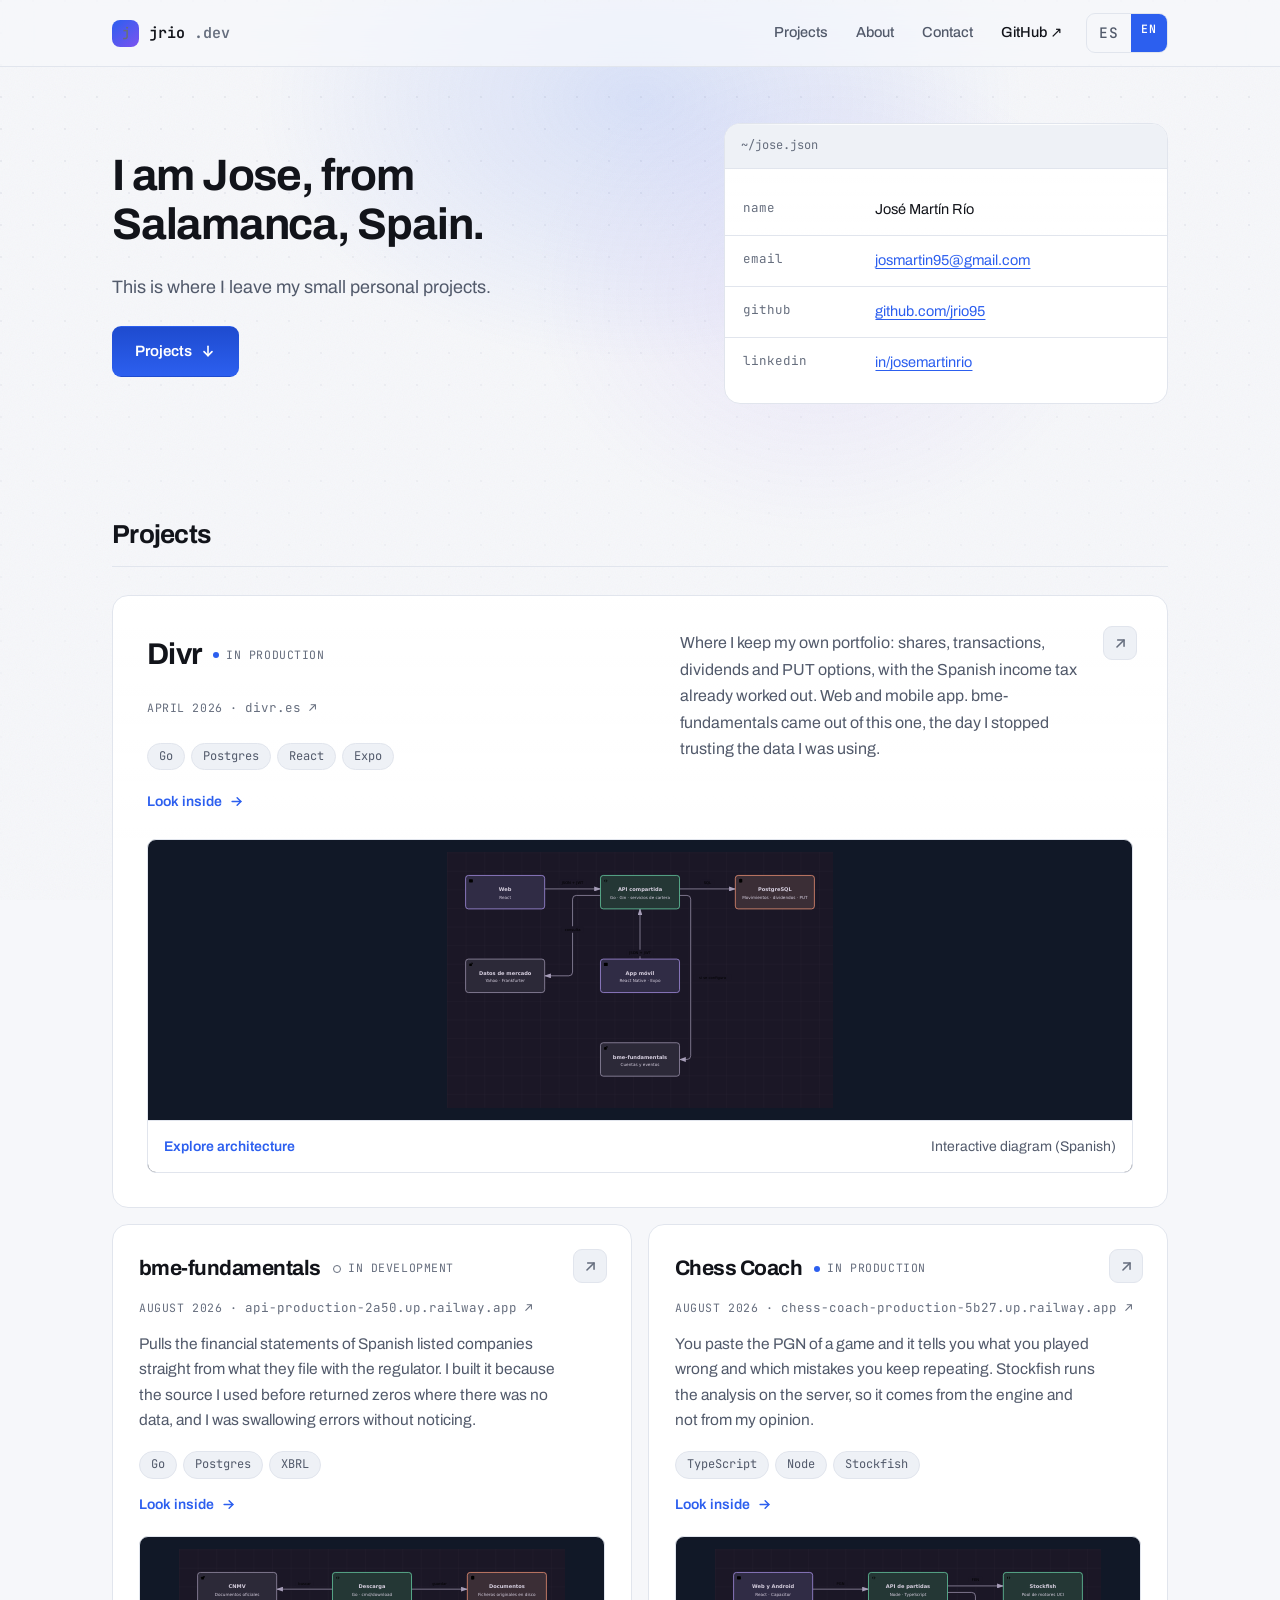
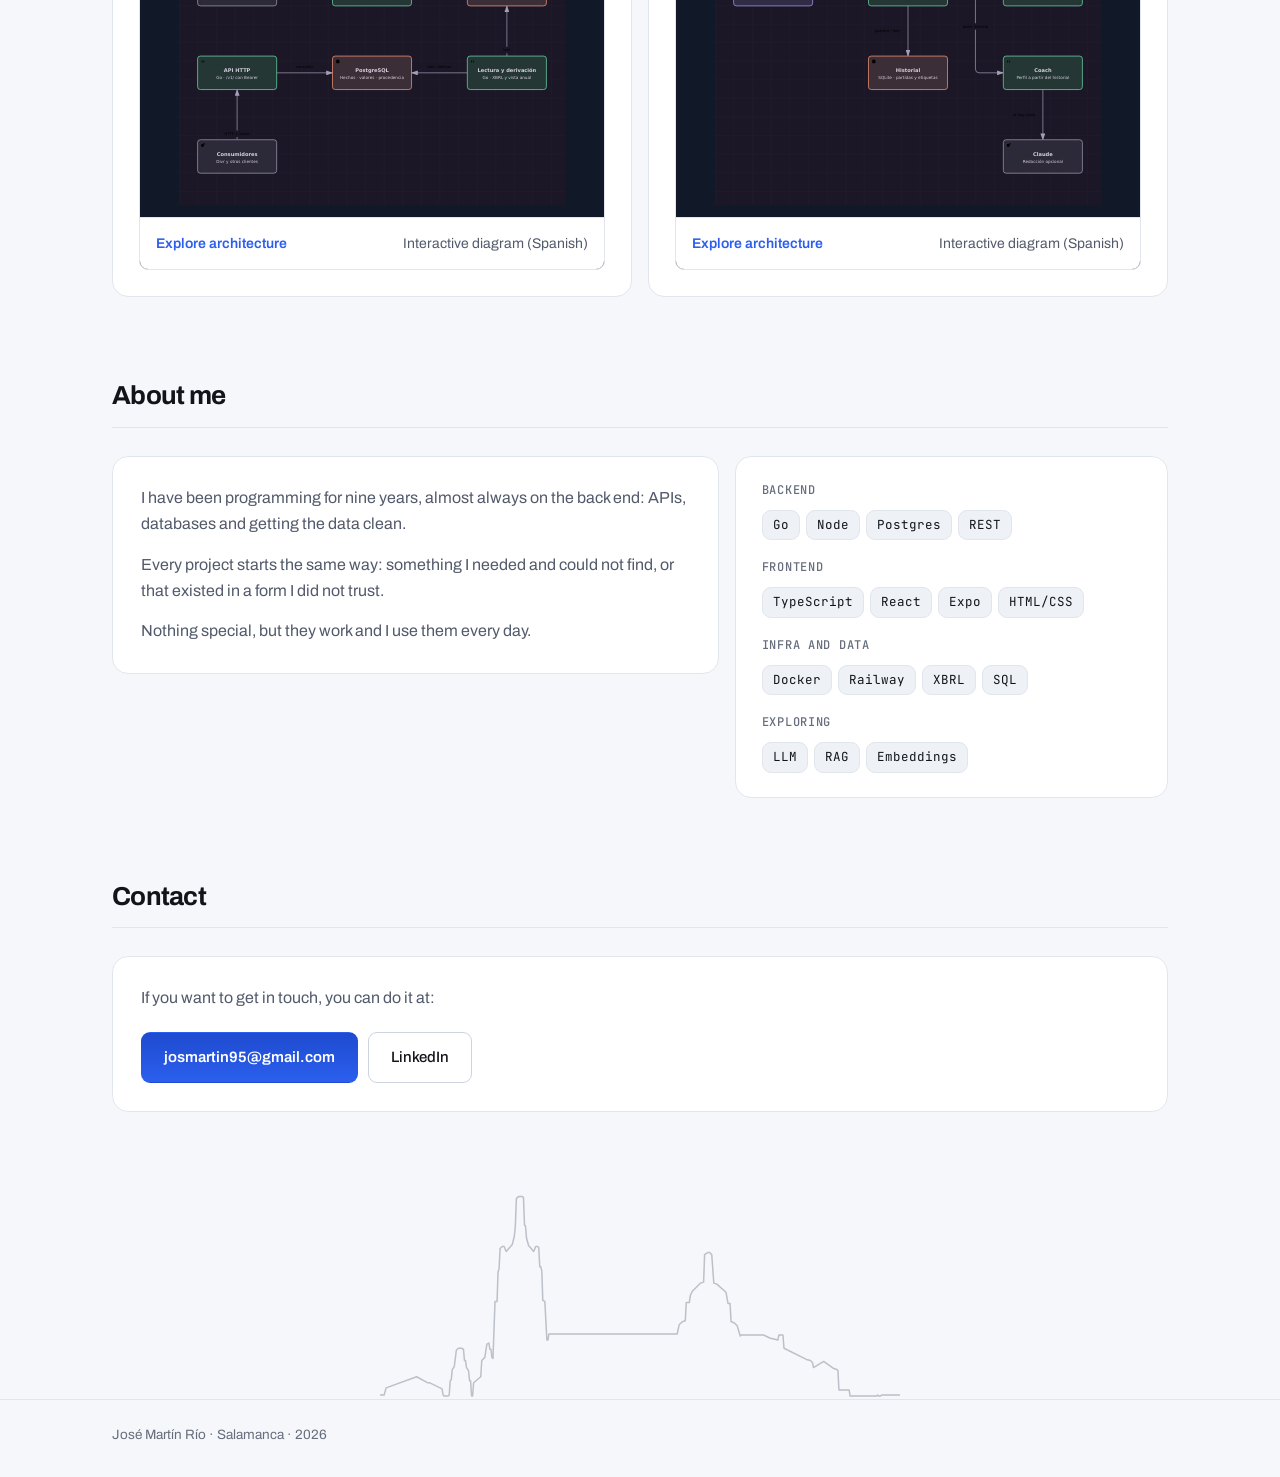
==== commit 38637d03: "Integrate Archify previews into current bilingual site" ====
--- a/en/index.html
+++ b/en/index.html
@@ -21,8 +21,10 @@
 <body>
 
 <a class="saltar" href="#contenido">Skip to content</a>
-<div class="halo" aria-hidden="true"></div>
-<div class="halo halo--2" aria-hidden="true"></div>
+<div class="luces" aria-hidden="true">
+  <div class="halo"></div>
+  <div class="halo halo--2"></div>
+</div>
 
 <header class="barra">
   <div class="ancho barra__fila">
@@ -102,6 +104,10 @@
           <span class="entrada__texto">Where I keep my own portfolio: shares, transactions, dividends and PUT options, with the Spanish income tax already worked out. Web and mobile app. bme-fundamentals came out of this one, the day I stopped trusting the data I was using.</span>
           <span class="entrada__stack"><span>Go</span><span>Postgres</span><span>React</span><span>Expo</span></span>
           <span class="entrada__dentro">Look inside <svg width="15" height="15" viewBox="0 0 24 24" fill="none" stroke="currentColor" stroke-width="2.4" stroke-linecap="round" stroke-linejoin="round" aria-hidden="true"><path d="M5 12h14"></path><path d="m13 6 6 6-6 6"></path></svg></span>
+          <a class="mapa" href="/assets/diagrams/divr.html" aria-label="Explore architecture: Divr">
+            <img src="/assets/diagrams/divr.svg" alt="" width="840" height="560" loading="lazy" decoding="async">
+            <span class="mapa__pie"><span>Explore architecture</span><span class="mapa__tipo">Interactive diagram (Spanish)</span></span>
+          </a>
         </article>
 
         <article class="entrada relieve entra">
@@ -115,6 +121,10 @@
           <span class="entrada__texto">Pulls the financial statements of Spanish listed companies straight from what they file with the regulator. I built it because the source I used before returned zeros where there was no data, and I was swallowing errors without noticing.</span>
           <span class="entrada__stack"><span>Go</span><span>Postgres</span><span>XBRL</span></span>
           <span class="entrada__dentro">Look inside <svg width="15" height="15" viewBox="0 0 24 24" fill="none" stroke="currentColor" stroke-width="2.4" stroke-linecap="round" stroke-linejoin="round" aria-hidden="true"><path d="M5 12h14"></path><path d="m13 6 6 6-6 6"></path></svg></span>
+          <a class="mapa" href="/assets/diagrams/bme-fundamentals.html" aria-label="Explore architecture: bme-fundamentals">
+            <img src="/assets/diagrams/bme-fundamentals.svg" alt="" width="840" height="560" loading="lazy" decoding="async">
+            <span class="mapa__pie"><span>Explore architecture</span><span class="mapa__tipo">Interactive diagram (Spanish)</span></span>
+          </a>
         </article>
 
         <article class="entrada relieve entra">
@@ -128,6 +138,10 @@
           <span class="entrada__texto">You paste the PGN of a game and it tells you what you played wrong and which mistakes you keep repeating. Stockfish runs the analysis on the server, so it comes from the engine and not from my opinion.</span>
           <span class="entrada__stack"><span>TypeScript</span><span>Node</span><span>Stockfish</span></span>
           <span class="entrada__dentro">Look inside <svg width="15" height="15" viewBox="0 0 24 24" fill="none" stroke="currentColor" stroke-width="2.4" stroke-linecap="round" stroke-linejoin="round" aria-hidden="true"><path d="M5 12h14"></path><path d="m13 6 6 6-6 6"></path></svg></span>
+          <a class="mapa" href="/assets/diagrams/chess-coach.html" aria-label="Explore architecture: Chess Coach">
+            <img src="/assets/diagrams/chess-coach.svg" alt="" width="840" height="560" loading="lazy" decoding="async">
+            <span class="mapa__pie"><span>Explore architecture</span><span class="mapa__tipo">Interactive diagram (Spanish)</span></span>
+          </a>
         </article>
 
       </div>
@@ -213,6 +227,10 @@
           <p class="detalle__lema">A portfolio for long-term dividend investors across the Spanish, London and US markets. Positions, transactions, dividends with their withholding tax, scrip and PUT options.</p>
         </header>
 
+        <div class="acciones">
+          <a class="boton" href="/assets/diagrams/divr.html">Explore architecture ↗</a>
+        </div>
+
         <section class="bloque">
           <p class="dato">Why it exists</p>
           <p>I used to keep the portfolio in a spreadsheet that broke every year in the same place: dividends with tax withheld at source, and option premiums. What I needed was not a stock app, it was for the number on the tax return to be right without rebuilding it by hand.</p>
@@ -376,6 +394,10 @@
           <p class="detalle__lema">The financial statements of Spanish listed issuers, taken from the regulator&#x27;s official XBRL filings and not from an aggregator.</p>
         </header>
 
+        <div class="acciones">
+          <a class="boton" href="/assets/diagrams/bme-fundamentals.html">Explore architecture ↗</a>
+        </div>
+
         <section class="bloque">
           <p class="dato">The rule that governs everything</p>
           <p class="cita">A figure cannot exist without saying where it came from. It either points at the fact it was read from, or declares the formula that produced it, or says why it is empty. There is no fourth case, and a hole is never a zero.</p>
@@ -537,6 +559,10 @@
           <p class="detalle__lema">You paste the PGN of a game and it tells you what you played wrong, what was better, which phase costs you most and which mistakes you repeat from one game to the next.</p>
         </header>
 
+        <div class="acciones">
+          <a class="boton" href="/assets/diagrams/chess-coach.html">Explore architecture ↗</a>
+        </div>
+
         <section class="bloque">
           <p class="dato">Why it exists</p>
           <p>Chess sites tell you a move was bad, but not that you have been doing the same thing for twenty games. That is what I wanted to see, so the whole history is kept and the mistakes are grouped by kind.</p>
--- a/assets/style.css
+++ b/assets/style.css
@@ -151,6 +151,18 @@
  *    difusa no parece profundidad, parece una mancha.
  *
  * El grano y la retícula no se mueven. Lo único que se mueve son las luces. */
+/* Las luces se salen a propósito por los lados, y al respirar crecen todavía
+ * más. Van dentro de una caja que las recorta: si no, en el móvil ensanchan
+ * la página y aparece scroll lateral. */
+.luces {
+  position: absolute;
+  inset: 0 0 auto;
+  height: 1100px;
+  overflow: hidden;
+  pointer-events: none;
+  z-index: 0;
+}
+
 .halo {
   position: absolute;
   top: -280px;
@@ -1115,8 +1127,11 @@
   .ancho { padding-inline: 18px; }
   /* En el móvil la barra sólo lleva lo imprescindible: con cuatro enlaces el
    * menú salta a dos líneas y descuadra la cabecera entera. */
-  .menu { gap: 0; }
-  .menu a { padding: 7px 9px; font-size: 13.5px; }
+  .barra__fila { gap: 12px; }
+  .menu { gap: 0; min-width: 0; }
+  .menu a { padding: 7px 7px; font-size: 13.5px; white-space: nowrap; }
+  .idiomas { margin-left: 4px; }
+  .idiomas > * { padding: 6px 8px; }
   /* Con GitHub dentro, la barra se parte en dos líneas a esta anchura. El
    * enlace sigue en el pie, que es donde se va a buscar. */
   .menu .menu--oculto, .menu .menu--fuera { display: none; }
@@ -1149,6 +1164,15 @@
   .d-paso { height: 24px; }
 }
 
+/* En los móviles más estrechos no cabe todo en una línea. Primero sobra el
+ * ".dev" de la marca; después, el enlace a contacto, que está al final. */
+@media (max-width: 400px) {
+  .marca > span:not(.marca__ficha) { display: none; }
+}
+@media (max-width: 340px) {
+  .menu .menu--movil { display: none; }
+}
+
 /* ---------- Sin movimiento ---------- */
 
 @media (prefers-reduced-motion: reduce) {
@@ -1164,3 +1188,12 @@
     .entra { animation: none; opacity: 1; transform: none; }
   }
 }
+
+/* Vistas previas de Archify, por encima del enlace que abre la ficha. */
+.entrada > .mapa { z-index: 2; display: block; min-width: 0; margin-top: 8px; overflow: hidden; border: 1px solid var(--borde); border-radius: var(--radio-chico); background: #111827; }
+.entrada--destacada > .mapa { grid-column: 1 / -1; }
+.mapa:hover { border-color: var(--azul); }
+.mapa img { display: block; width: 100%; height: clamp(180px, 25vw, 280px); object-fit: contain; padding: 12px; }
+.mapa__pie { display: flex; flex-wrap: wrap; justify-content: space-between; gap: 6px 12px; padding: 14px 16px; border-top: 1px solid var(--borde); background: var(--lienzo); font-size: 14px; font-weight: 600; color: var(--azul); }
+.mapa__tipo { color: var(--tinta-media); font-weight: 400; }
+.mapa:focus-visible { outline: 3px solid var(--azul); outline-offset: 3px; }
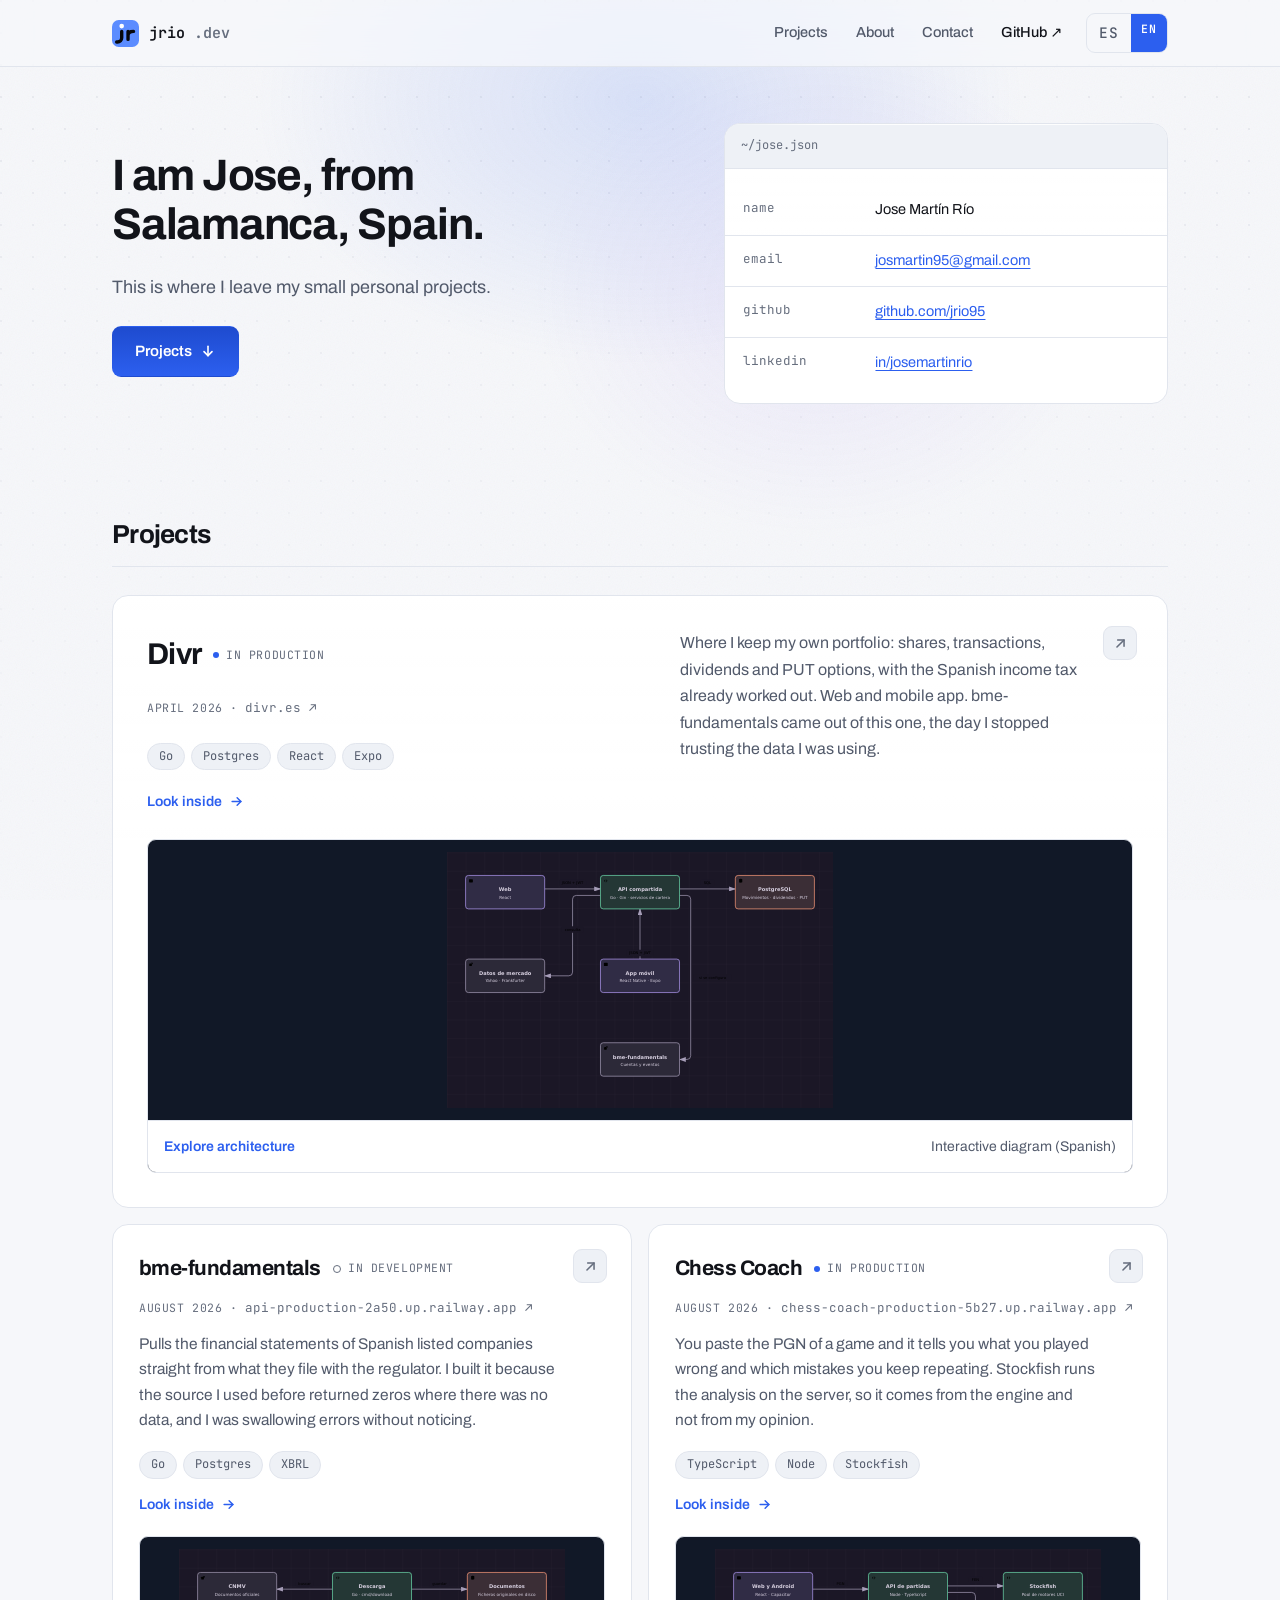
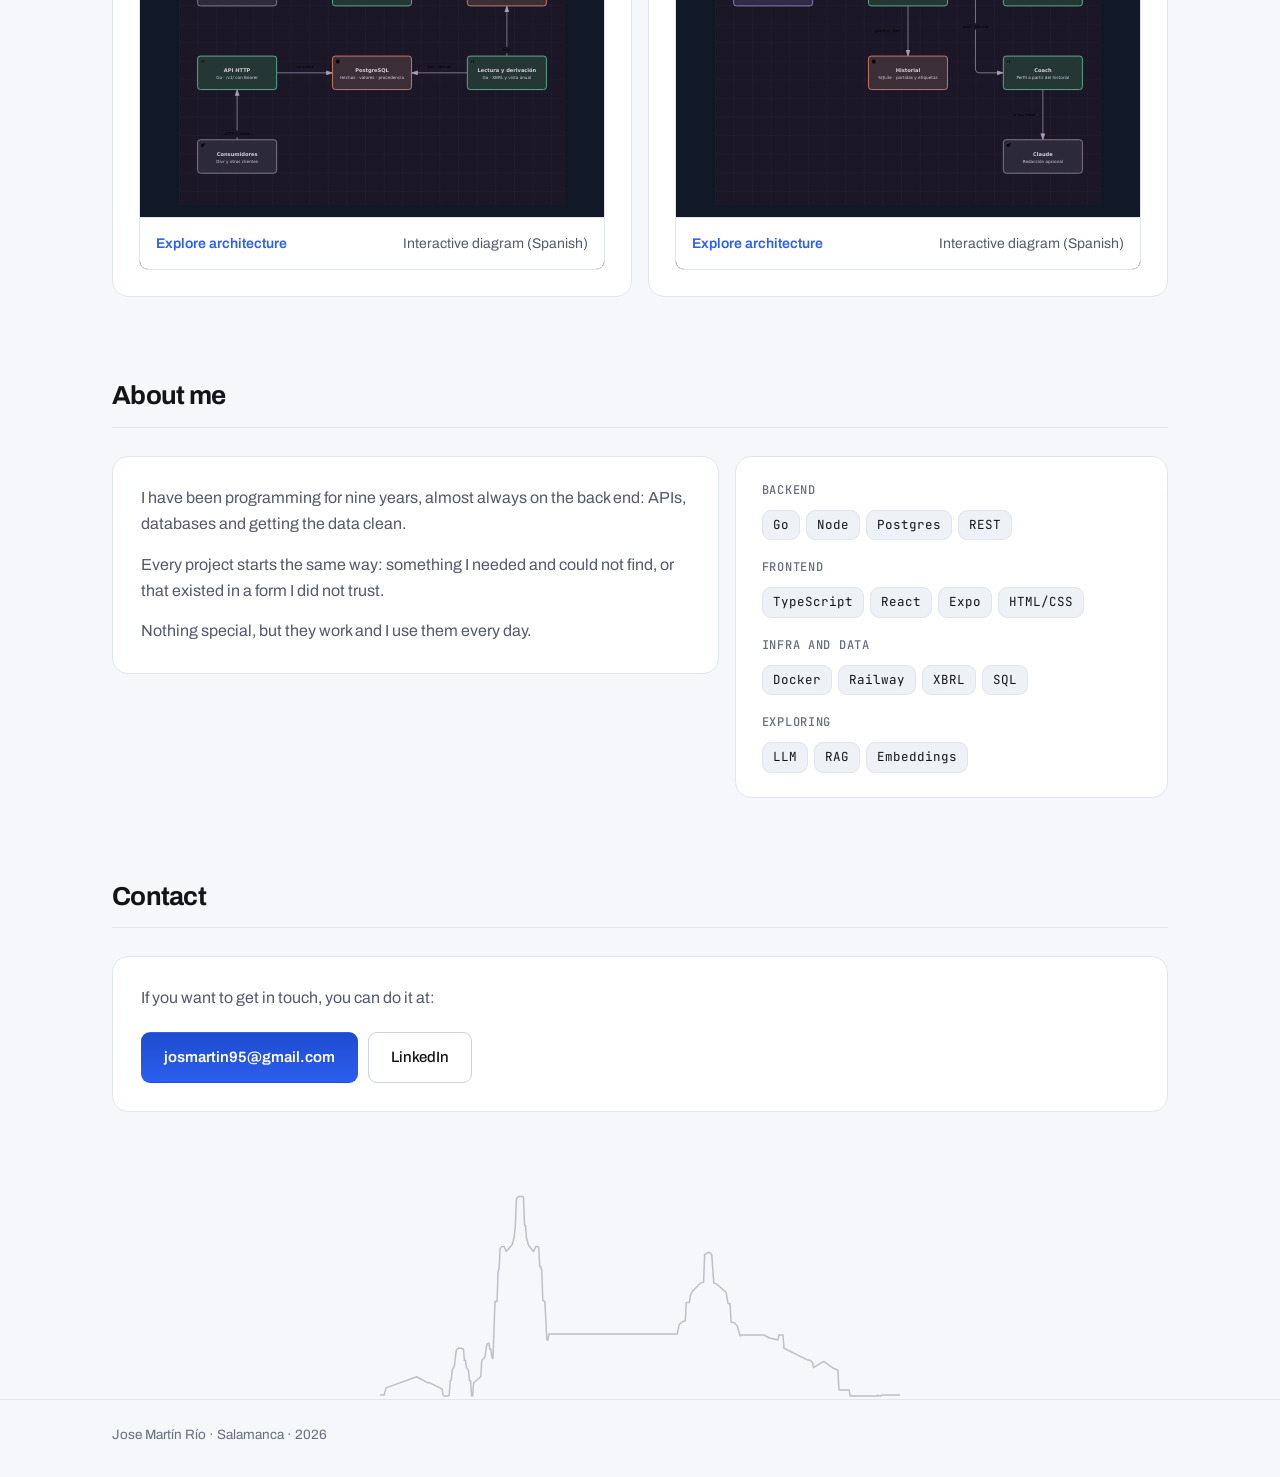
==== commit 43e18b78: "Poner el logotipo «jr» y escribir Jose sin tilde El cuadrado con la «j» en degradado pasa a ser «jr»" ====
--- a/en/index.html
+++ b/en/index.html
@@ -3,12 +3,13 @@
 <head>
 <meta charset="utf-8">
 <meta name="viewport" content="width=device-width, initial-scale=1">
-<title>José Martín · jrio.dev</title>
-<meta name="description" content="José Martín Río, software engineer in Salamanca, Spain. Backend and data, with side projects about the stock market and artificial intelligence.">
+<title>Jose Martín · jrio.dev</title>
+<meta name="description" content="Jose Martín Río, software engineer in Salamanca, Spain. Backend and data, with side projects about the stock market and artificial intelligence.">
 <meta name="color-scheme" content="dark light">
 <meta name="theme-color" content="#090a0e" media="(prefers-color-scheme: dark)">
 <meta name="theme-color" content="#f6f7fa" media="(prefers-color-scheme: light)">
-<link rel="icon" href="data:image/svg+xml,%3Csvg xmlns='http://www.w3.org/2000/svg' viewBox='0 0 32 32'%3E%3Crect width='32' height='32' rx='8' fill='%235b8cff'/%3E%3Ctext x='16' y='22' font-family='monospace' font-size='17' font-weight='700' fill='%23090a0e' text-anchor='middle'%3Ej%3C/text%3E%3C/svg%3E">
+<link rel="icon" href="/assets/logo.svg" type="image/svg+xml">
+<link rel="apple-touch-icon" href="/assets/logo-180.png">
 <link rel="canonical" href="https://jrio.dev/en/">
 <link rel="alternate" hreflang="es" href="https://jrio.dev/">
 <link rel="alternate" hreflang="en" href="https://jrio.dev/en/">
@@ -28,7 +29,7 @@
 
 <header class="barra">
   <div class="ancho barra__fila">
-    <a class="marca" href="/en/"><span class="marca__ficha" aria-hidden="true">j</span>jrio<span>.dev</span></a>
+    <a class="marca" href="/en/"><svg class="marca__ficha" width="27" height="27" viewBox="0 0 64 64" aria-hidden="true" focusable="false"><rect width="64" height="64" rx="16" fill="#5b8cff"/><g fill="none" stroke="#07080c" stroke-width="8" stroke-linecap="round" stroke-linejoin="round"><path d="M23 27V42a10 10 0 0 1-10 10h-2"/><path d="M38 46V27m0 10q0-10 13-10"/></g><circle cx="23" cy="14.5" r="5.5" fill="#fff"/></svg>jrio<span>.dev</span></a>
     <nav class="menu" aria-label="Sections">
       <a href="#proyectos">Projects</a>
       <a class="menu--oculto" href="#sobre">About</a>
@@ -66,7 +67,7 @@
         <dl class="ficha__cuerpo">
           <div class="ficha__fila">
             <dt class="ficha__clave">name</dt>
-            <dd class="ficha__valor">José Martín Río</dd>
+            <dd class="ficha__valor">Jose Martín Río</dd>
           </div>
           <div class="ficha__fila">
             <dt class="ficha__clave">email</dt>
@@ -720,7 +721,7 @@
 
 <footer class="pie">
   <div class="ancho pie__fila">
-    <p class="pie__firma">José Martín Río · Salamanca · 2026</p>
+    <p class="pie__firma">Jose Martín Río · Salamanca · 2026</p>
   </div>
 </footer>
 
--- a/assets/style.css
+++ b/assets/style.css
@@ -330,16 +330,13 @@
   font-weight: 600;
   letter-spacing: -0.01em;
 }
-/* El cuadrado con la inicial hace de logotipo sin necesitar un archivo. */
+/* El logotipo: «jr» en negro sobre el azul, con el punto de la «j» en blanco.
+ * Va en línea para no pedir un archivo más; es el mismo dibujo que
+ * assets/logo.svg, que hace de favicon. Los colores son fijos y no siguen al
+ * tema: en claro el azul baja a #2c5fef y la «jr» negra perdería contraste. */
 .marca__ficha {
-  display: grid;
-  place-items: center;
+  display: block;
   width: 27px; height: 27px;
-  border-radius: 8px;
-  background: linear-gradient(140deg, var(--azul), var(--violeta));
-  color: #fff;
-  font-size: 13px;
-  font-weight: 700;
   flex: none;
 }
 .marca span { color: var(--tinta-suave); }
